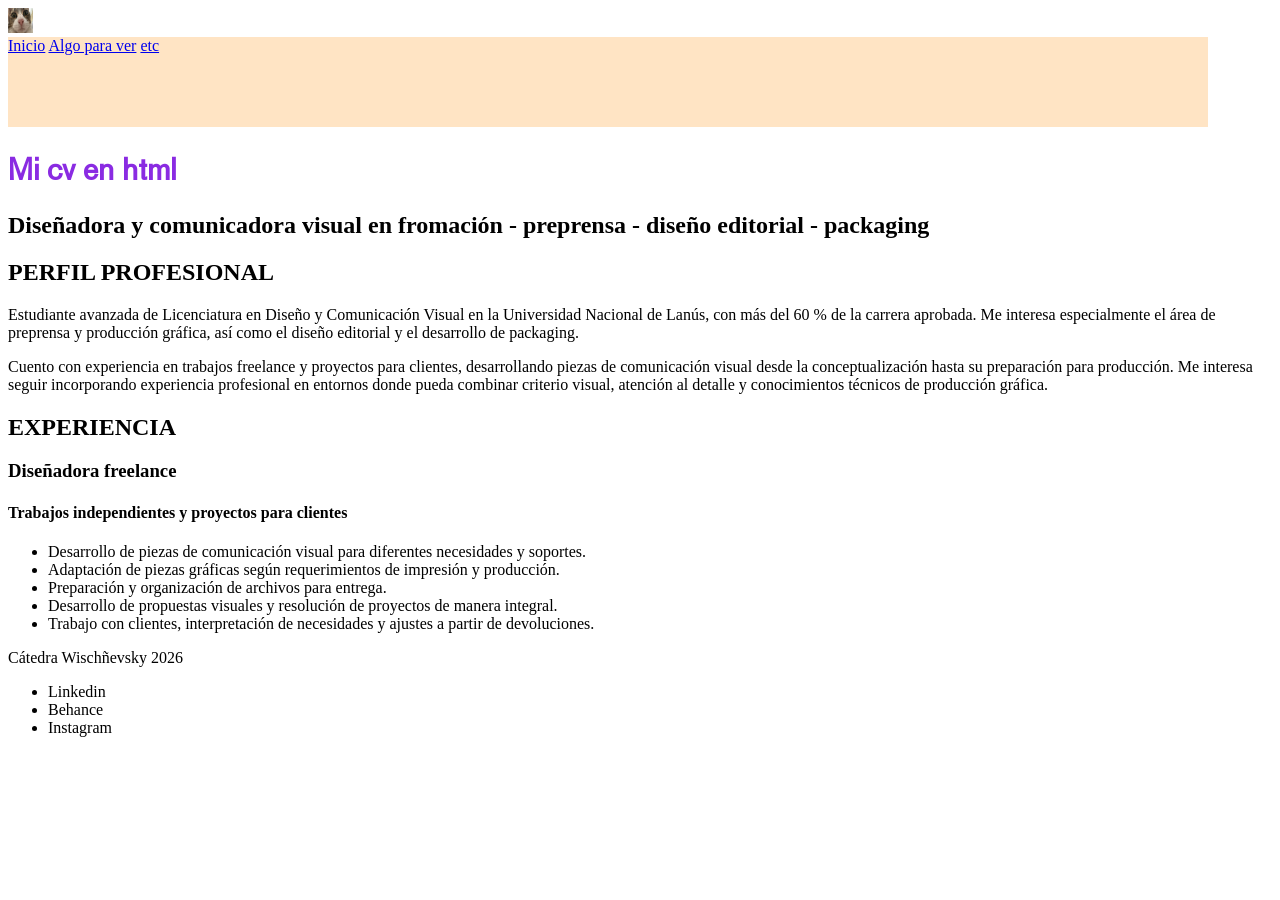
==== index.html @ d36dc46a "tp1-compu3" ====
<!DOCTYPE html>
<html>

<head>
    <meta charset="utf-8" />
    <title>Mi cv en html</title>
    <link href="tp_1.css" rel="stylesheet" type="text/css">
</head>

<body>
    <header>
        <img src="img/zara.jpg" alt="img de Zara " width="25" height="25" />
        <nav class="barra">
            <a href="#">Inicio</a>
            <a href="#">Algo para ver</a>
            <a href="#">etc</a>
        </nav>
    </header>
    <main>
        <section>
            <h1> Mi cv en html </h1>
            <h2> Diseñadora y comunicadora visual en fromación - preprensa - diseño editorial - packaging </h2>
        </section>
        <section>
            <h2>PERFIL PROFESIONAL</h2>
            <p>Estudiante avanzada de Licenciatura en Diseño y Comunicación Visual en la Universidad Nacional de Lanús,
                con más del 60 % de la carrera aprobada. Me interesa especialmente el área de preprensa y producción
                gráfica, así como el diseño editorial y el desarrollo de packaging.</p>
            <p>Cuento con experiencia en trabajos freelance y proyectos para clientes, desarrollando piezas de
                comunicación visual desde la conceptualización hasta su preparación para producción. Me interesa seguir
                incorporando experiencia profesional en entornos donde pueda combinar criterio visual, atención al
                detalle y conocimientos técnicos de producción gráfica.</p>
        </section>
        <section>
            <h2>EXPERIENCIA</h2>
            <h3>Diseñadora freelance</h3>
            <h4>Trabajos independientes y proyectos para clientes</h4>
            <ul>
                <li>Desarrollo de piezas de comunicación visual para diferentes necesidades y soportes.</li>
                <li>Adaptación de piezas gráficas según requerimientos de impresión y producción.</li>
                <li>Preparación y organización de archivos para entrega.</li>
                <li>Desarrollo de propuestas visuales y resolución de proyectos de manera integral.</li>
                <li>Trabajo con clientes, interpretación de necesidades y ajustes a partir de devoluciones.</li>
            </ul>
        </section>
    </main>
    <footer>
        <p>Cátedra Wischñevsky 2026</p>
        <ul>
            <li>Linkedin</li>
            <li>Behance</li>
            <li>Instagram</li>
        </ul>
    </footer>
</body>

</html>
---- tp_1.css ----
@charset "utf-8";
/*css document*/

@font-face {
    font-family: "Akz Gro";
    src: url(fuentes/AkzidenzGroteskBQ-Reg.ttf) format(truetype);
    font-weight: normal;
    font-style: normal;
}

h1 {
    font-family: 'Akz Gro', sans serif;
    color:blueviolet;
    font-size: 30px; 
}
.barra {
    width: 1200px;
    height: 90px;
    background-color: bisque;
}
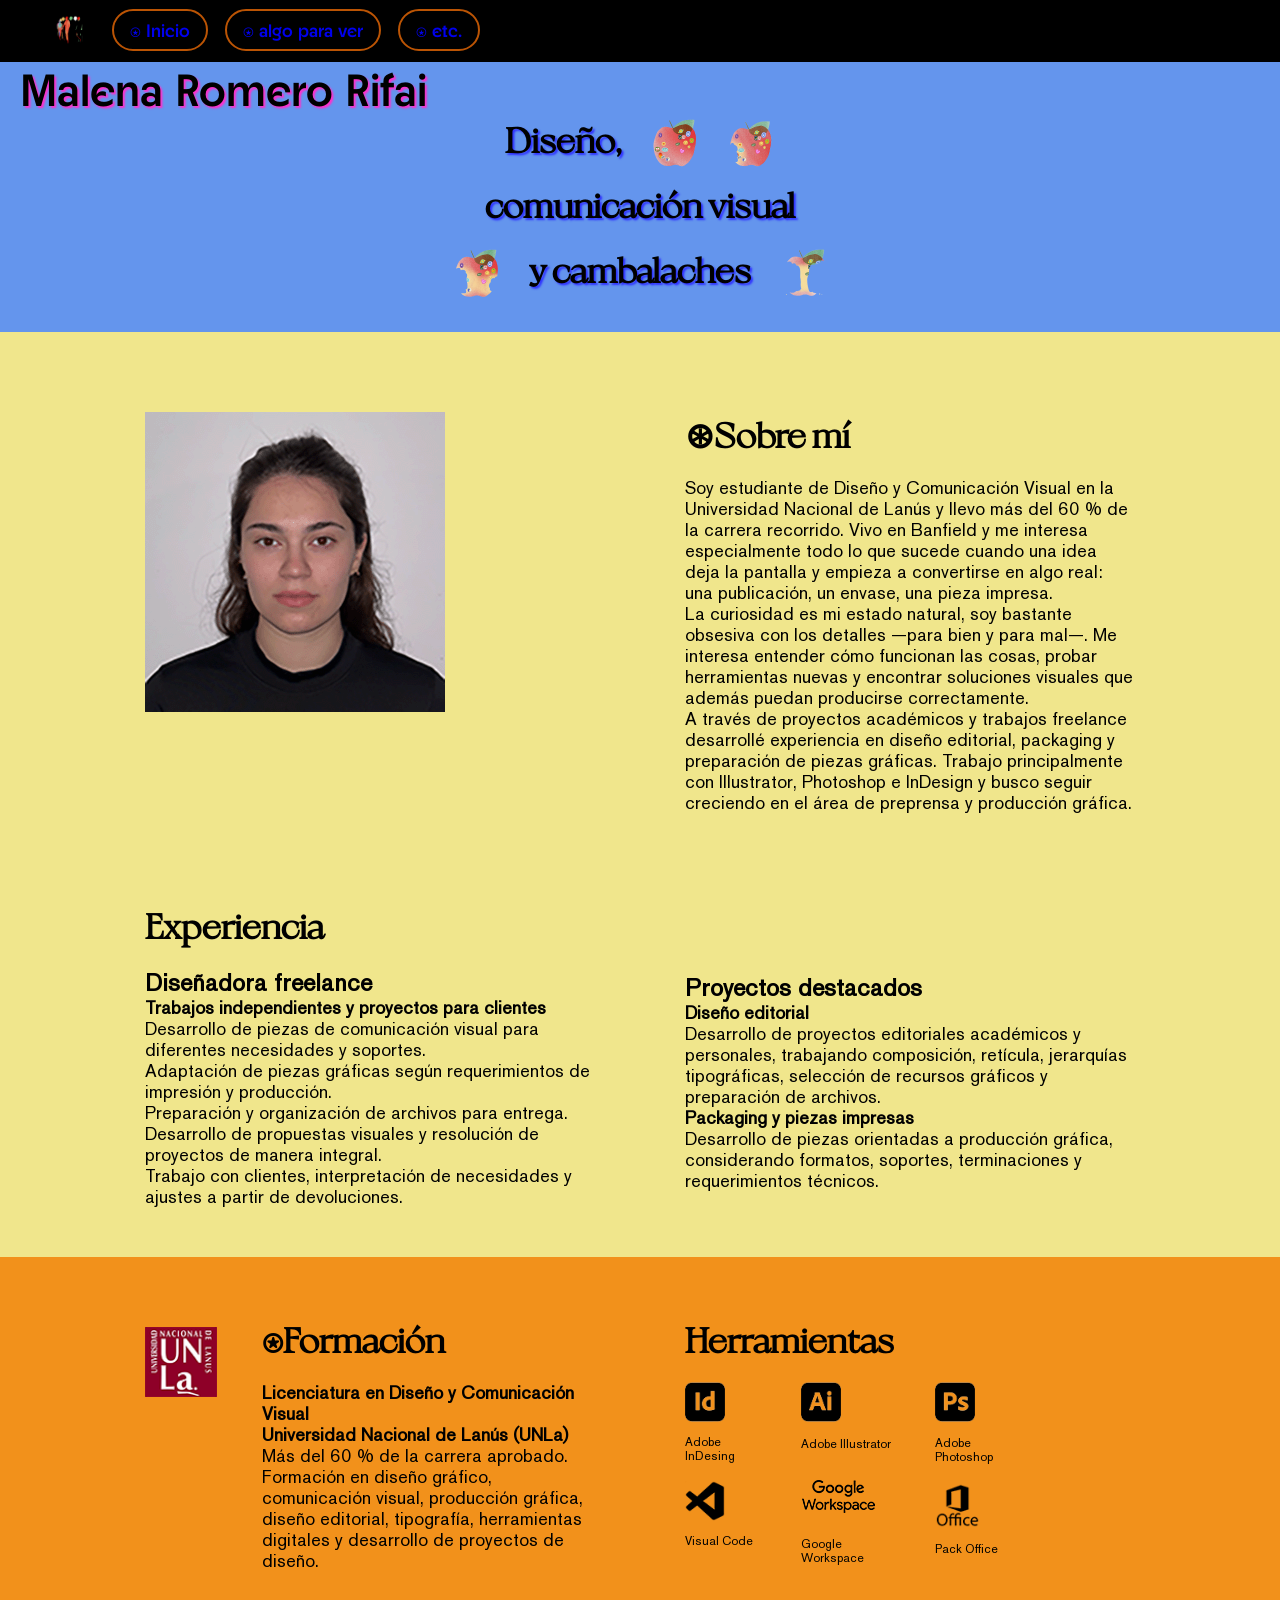
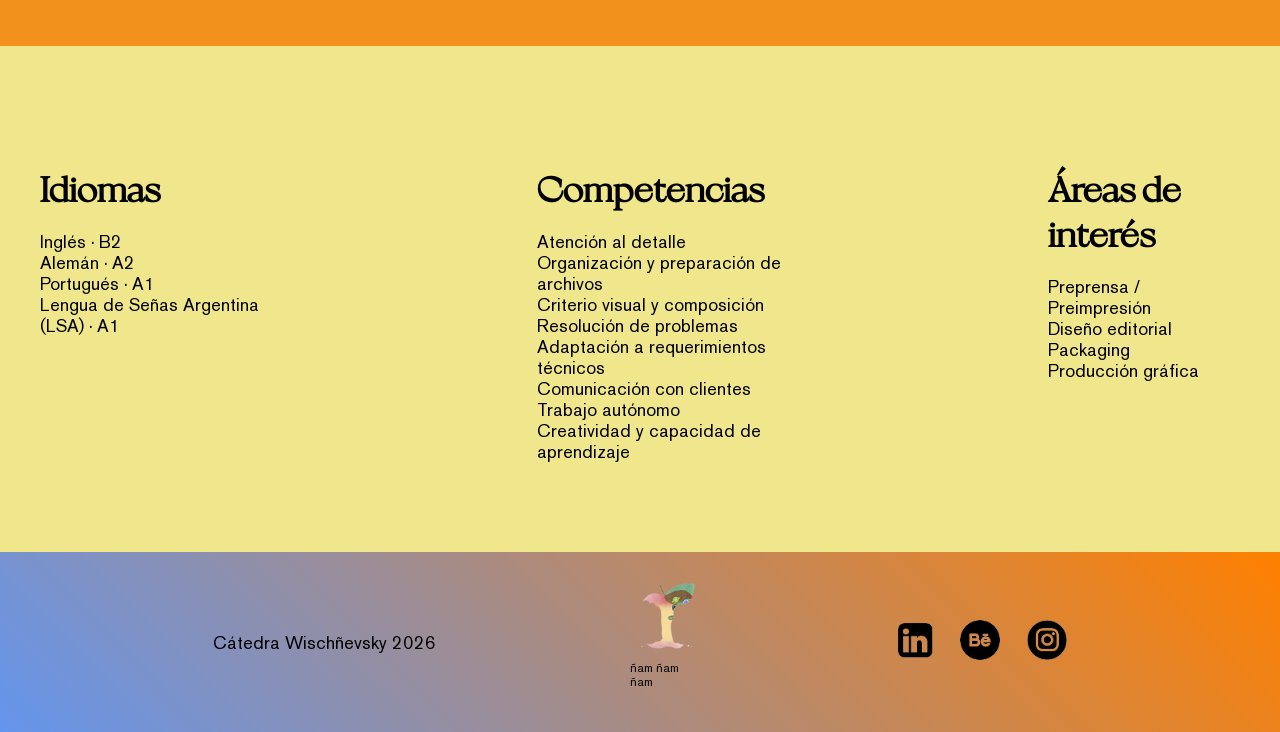
==== commit 43f8f320: "definitiva" ====
--- a/index.html
+++ b/index.html
@@ -3,53 +3,215 @@
 
 <head>
     <meta charset="utf-8" />
-    <title>Mi cv en html</title>
+    <title>Malena Romero Rifai</title>
     <link href="tp_1.css" rel="stylesheet" type="text/css">
+    <link rel="icon" type="image/x-icon" href="img/favicon-32x32.png">
 </head>
 
 <body>
-    <header>
-        <img src="img/zara.jpg" alt="img de Zara " width="25" height="25" />
+    <header class="botonera">
         <nav class="barra">
-            <a href="#">Inicio</a>
-            <a href="#">Algo para ver</a>
-            <a href="#">etc</a>
+            <img class="imagen-barra" src="img/_.gif" alt="gente de colores" width="25" height="25" />
+            <a href="#">⍟ Inicio</a>
+            <a href="#">⍟ algo para ver</a>
+            <a href="#">⍟ etc.</a>
         </nav>
     </header>
+
     <main>
-        <section>
-            <h1> Mi cv en html </h1>
-            <h2> Diseñadora y comunicadora visual en fromación - preprensa - diseño editorial - packaging </h2>
-        </section>
-        <section>
-            <h2>PERFIL PROFESIONAL</h2>
-            <p>Estudiante avanzada de Licenciatura en Diseño y Comunicación Visual en la Universidad Nacional de Lanús,
-                con más del 60 % de la carrera aprobada. Me interesa especialmente el área de preprensa y producción
-                gráfica, así como el diseño editorial y el desarrollo de packaging.</p>
-            <p>Cuento con experiencia en trabajos freelance y proyectos para clientes, desarrollando piezas de
-                comunicación visual desde la conceptualización hasta su preparación para producción. Me interesa seguir
-                incorporando experiencia profesional en entornos donde pueda combinar criterio visual, atención al
-                detalle y conocimientos técnicos de producción gráfica.</p>
-        </section>
-        <section>
-            <h2>EXPERIENCIA</h2>
-            <h3>Diseñadora freelance</h3>
-            <h4>Trabajos independientes y proyectos para clientes</h4>
-            <ul>
-                <li>Desarrollo de piezas de comunicación visual para diferentes necesidades y soportes.</li>
-                <li>Adaptación de piezas gráficas según requerimientos de impresión y producción.</li>
-                <li>Preparación y organización de archivos para entrega.</li>
-                <li>Desarrollo de propuestas visuales y resolución de proyectos de manera integral.</li>
-                <li>Trabajo con clientes, interpretación de necesidades y ajustes a partir de devoluciones.</li>
-            </ul>
-        </section>
+        <section class="titulos">
+            <div class="malena-rifai">
+                <h1> Malena Romero Rifai </h1>
+            </div>
+
+            <div class="composicion">
+                <h2> Diseño, </h2>
+                <img src="img/manzana-1.png" alt="manzana mordida" width="50" height="50" />
+                <img src="img/manzana-2.png" alt="manzana mordida" width="50" height="50" />
+            </div>
+
+            <div class="composicion">
+                <h2>comunicación visual</h2>
+            </div>
+
+            <div class="composicion">
+                <img src="img/manzana-3.png" alt="manzana mordida" width="50" height="50" />
+                <h2> y cambalaches</h2>
+                <img src="img/imagen-footer.png" alt="manzana mordida" width="50" height="50" />
+            </div>
+
+        </section>
+
+
+        <section class="seccion-1">
+            <div class="seccion-1-columna">
+                <img src="img/malena.gif" alt="Malena" />
+            </div>
+            <div class="seccion-1-columna">
+                <h2>⊛Sobre mí</h2>
+                <p>Soy estudiante de Diseño y Comunicación Visual en la Universidad Nacional de Lanús y llevo más del 60
+                    % de la carrera recorrido. Vivo en Banfield y me interesa especialmente todo lo que sucede cuando
+                    una
+                    idea deja la pantalla y empieza a convertirse en algo real: una publicación, un envase, una pieza
+                    impresa.
+                </p>
+                <p>La curiosidad es mi estado natural, soy bastante obsesiva con los detalles —para bien y para mal—. Me
+                    interesa entender cómo funcionan las cosas, probar herramientas nuevas y encontrar soluciones
+                    visuales
+                    que además puedan producirse correctamente.</p>
+                <p>A través de proyectos académicos y trabajos freelance desarrollé experiencia en diseño editorial,
+                    packaging y preparación de piezas gráficas. Trabajo principalmente con Illustrator, Photoshop e
+                    InDesign
+                    y busco seguir creciendo en el área de preprensa y producción gráfica.</p>
+            </div>
+        </section>
+
+
+        <section class="seccion-2">
+            <div class="seccion-2-columna">
+                <h2>Experiencia</h2>
+                <h3>Diseñadora freelance</h3>
+                <h4>Trabajos independientes y proyectos para clientes</h4>
+                <ul>
+                    <li>Desarrollo de piezas de comunicación visual para diferentes necesidades y soportes.</li>
+                    <li>Adaptación de piezas gráficas según requerimientos de impresión y producción.</li>
+                    <li>Preparación y organización de archivos para entrega.</li>
+                    <li>Desarrollo de propuestas visuales y resolución de proyectos de manera integral.</li>
+                    <li>Trabajo con clientes, interpretación de necesidades y ajustes a partir de devoluciones.</li>
+                </ul>
+            </div>
+
+            <div class="seccion-2-columna">
+                <h3 class="proyectos">Proyectos destacados</h3>
+                <h4>Diseño editorial</h4>
+                <p>Desarrollo de proyectos editoriales académicos y personales, trabajando composición, retícula,
+                    jerarquías
+                    tipográficas, selección de recursos gráficos y preparación de archivos.</p>
+                <h4>Packaging y piezas impresas</h4>
+                <p>Desarrollo de piezas orientadas a producción gráfica, considerando formatos, soportes, terminaciones
+                    y
+                    requerimientos técnicos.</p>
+            </div>
+        </section>
+
+
+        <section class="seccion-3">
+            <div class="unla">
+                <img src="img/unla.png" alt="UNLa" height="70" />
+                <div class="formacion">
+                <h2>⍟Formación</h2>
+                <h3>Licenciatura en Diseño y Comunicación Visual</h3>
+                <h3>Universidad Nacional de Lanús (UNLa)</h3>
+                <p>Más del 60 % de la carrera aprobado.
+                    Formación en diseño gráfico, comunicación visual, producción gráfica, diseño editorial, tipografía,
+                    herramientas digitales y desarrollo de proyectos de diseño.</p>
+                    </div>
+            </div>
+
+            <div class="seccion-3-columnas">
+                <h2>Herramientas</h2>
+                <ul class="listado-herramientas">
+                    <div>
+                        <li>
+                            <img src="img/id.png" alt="InDesing" width="40" height="40" />
+                        </li>
+                        <li class="descripcion">Adobe InDesing</li>
+                        <li>
+                            <img src="img/visual.png" alt="Visual Code" width="40" height="40" />
+                        </li>
+                        <li class="descripcion">Visual Code</li>
+                    </div>
+
+                    <div>
+                        <li>
+                            <img src="img/ai.png" alt="Illustrator" width="40" height="40" />
+                        </li>
+                        <li class="descripcion">Adobe Illustrator</li>
+                        <li>
+                            <img src="img/google.png" alt="Google Workspace" height="50" />
+                        </li>
+                        <li class="descripcion">Google Workspace</li>
+                    </div>
+
+                    <div>
+                        <li>
+                            <img src="img/ps.png" alt="Photoshop" width="40" height="40" />
+                        </li>
+                        <li class="descripcion">Adobe Photoshop </li>
+
+                        <li>
+                            <img src="img/officeng.png" alt=" Pack Office" width="45" height="45" />
+                        </li>
+                        <li class="descripcion">Pack Office</li>
+                    </div>
+                </ul>
+            </div>
+        </section>
+
+
+        <section class="seccion-4">
+            <div class="seccion-4-columnas">
+                <h2>Idiomas</h2>
+                <ul>
+                    <li>Inglés · B2</li>
+                    <li>Alemán · A2</li>
+                    <li>Portugués · A1</li>
+                    <li>Lengua de Señas Argentina (LSA) · A1</li>
+                </ul>
+            </div>
+
+            <div class="seccion-4-columnas">
+                <h2>Competencias</h2>
+                <ul>
+                    <li>Atención al detalle</li>
+                    <li>Organización y preparación de archivos</li>
+                    <li>Criterio visual y composición</li>
+                    <li>Resolución de problemas</li>
+                    <li>Adaptación a requerimientos técnicos</li>
+                    <li>Comunicación con clientes</li>
+                    <li>Trabajo autónomo</li>
+                    <li>Creatividad y capacidad de aprendizaje</li>
+                </ul>
+            </div>
+
+            <div class="seccion-4-columnas">
+                <h2>Áreas de interés</h2>
+                <ul>
+                    <li>Preprensa / Preimpresión</li>
+                    <li>Diseño editorial</li>
+                    <li>Packaging</li>
+                    <li>Producción gráfica</li>
+                </ul>
+            </div>
+
+        </section>
+
     </main>
+
     <footer>
         <p>Cátedra Wischñevsky 2026</p>
-        <ul>
-            <li>Linkedin</li>
-            <li>Behance</li>
-            <li>Instagram</li>
+        <div>
+            <img class="manzana-footer" src="img/imagen-footer.png" alt="manzana mordida" width="70" height="70" />
+            <li class="descripcion">ñam ñam ñam</li>
+        </div>
+
+        <ul class="apps">
+            <li>
+                <a href="#">
+                    <img class="linkedin" src="img/linkedin.png" alt="linkedin" width="35" height="35" />
+                </a> <!-- no tengo usuario, pero deje el espacio para agregar el link -->
+            </li>
+
+            <li>
+                <a href="#">
+                    <img class="behance" src="img/behance.png" alt="behance" width="40" height="40" />
+                </a>  <!-- no tengo usuario, pero deje el espacio para agregar el link -->
+            </li>
+            <li>
+                <a href="https://www.instagram.com/maleable.r?utm_source=ig_web_button_share_sheet&stkn=ZDNlZDc0MzIxNw==">
+                    <img class="instagram" src="img/instagram.png" alt="instagrama" width="40" height="40" />
+                </a>
+            </li>
         </ul>
     </footer>
 </body>
--- a/tp_1.css
+++ b/tp_1.css
@@ -1,6 +1,25 @@
 @charset "utf-8";
 /*css document*/
 
+
+* {
+    font-family: 'Akz Gro', sans serif;
+    text-align: start;
+    padding: 0%;
+    margin: 0%;
+    box-sizing: border-box;
+    list-style: none;
+    font-size: large;
+}
+
+.p {
+    font-family: 'Akz Gro', sans serif;
+    line-height: 1.7;
+    padding: 30px
+    min-width: 25vh;
+    max-width: 50vh;
+}
+/* TIPOS */
 @font-face {
     font-family: "Akz Gro";
     src: url(fuentes/AkzidenzGroteskBQ-Reg.ttf) format(truetype);
@@ -8,13 +27,272 @@
     font-style: normal;
 }
 
+@font-face {
+    font-family: "milanesa";
+    src: url(fuentes/milanesa-serif-regular.otf) format(truetype);
+    font-weight: normal;
+    font-style: normal;
+}
+
+@font-face {
+    font-family: "Neig";
+    src: url(fuentes/Neighbor-15.otf) format(truetype);
+    font-weight: bold;
+    font-style: normal;
+}
+
+@font-face {
+    font-family: "alegreya-semibold";
+    src: url(fuentes/Alegreya-SemiBold.ttf) format(truetype);
+    font-weight: bold;
+    font-style: normal;
+}
+
+@font-face {
+    font-family: "alegreya-regular";
+    src: url(fuentes/Alegreya-Regular.ttf) format(truetype);
+    font-weight: normal;
+    font-style: normal;
+}
+
+/* BARRA DE NAVEGACIÓN*/
+.botonera {
+    background-color: rgb(0, 0, 0);
+    display: flex;
+    justify-content: space-between;
+    align-items: center;
+    padding: 4px 40px 6px;
+    position: sticky;
+    top: 0;
+    z-index: 10;
+}
+
+.barra {
+    display: flex;
+    align-items: center;
+}
+
+.imagen-barra {
+    height: 30px;
+    width: 50px;
+}
+
+.barra {
+    max-width: 1500vh;
+    gap: 17px;
+    padding: 5px;
+}
+
+.barra a {
+    text-decoration: none;
+    border: 2.8px solid rgba(232, 104, 6, 0.808);
+    border-radius: 100px;
+    padding: 8px 16px;
+    font-family: 'Neig';
+}
+
+.barra a:hover {
+    background-color: rgb(205, 226, 84);
+    color: rgb(66, 34, 225);
+    box-shadow: 0 0 15px rgb(235, 120, 27);
+}
+/* BODY */
+body {
+    background-color: khaki;
+}
+
+.titulos {
+    background-color: cornflowerblue;
+    list-style-position: center;
+    padding-bottom: 20px;
+    margin-bottom: 30px;
+}
+
+.titulos {
+    color: darksalmon;
+    font-size: 35px;
+    text-shadow: 2px 2px 2px rgb(47, 50, 255);
+}
+
+.malena-rifai {
+    justify-content: left;
+    margin-left: 20px;
+}
+
+.composicion {
+    margin: 0 100px 0 100px;
+    display: flex;
+    justify-content: center;
+    list-style-position: center;
+    gap: 27px;
+    flex-direction: row;
+}
+
+
 h1 {
+    font-family: 'Neig', sans serif;
+    color: rgb(0, 0, 0);
+    font-size: 45px;
+    text-shadow: 2px 2px 2px rgb(255, 47, 203);
+}
+
+h2 {
     font-family: 'Akz Gro', sans serif;
-    color:blueviolet;
-    font-size: 30px; 
-}
-.barra {
-    width: 1200px;
-    height: 90px;
-    background-color: bisque;
+    color: black;
+    font-size: 35px;
+}
+
+/* Sección 1 */
+.seccion-1 {
+    display: flex;
+    flex-direction: row;
+    flex-wrap: nowrap;
+    justify-content: center; 
+    align-items: flex-start;
+    column-gap: 10vh; 
+    margin: 80px auto 40px auto;
+    padding-bottom: 10px;
+}
+
+.seccion-1-columna {
+
+    min-width: 25vh;
+    max-width: 50vh;
+    flex: 1;
+    h2 {
+        font-family: 'milanesa';
+    }
+}
+
+/* Sección 2 */
+.seccion-2 {
+    display: flex;
+    flex-direction: row;
+    flex-wrap: nowrap;
+    justify-content: center; 
+    column-gap: 10vh;       
+    align-items: flex-start;
+    margin: 80px auto 40px auto; 
+    padding-bottom: 10px;
+}
+.seccion-2-columna {
+    min-width: 25vh;
+    max-width: 50vh;
+    flex: 1;
+}
+
+.seccion-2 h2 {
+    font-family: 'milanesa';
+    margin-bottom: 10px;
+    padding-bottom: 10px;
+}
+
+.seccion-2 h3 {
+    font-size: x-large;
+}
+
+.proyectos{ 
+        padding-top: 70px;
+}
+/* Sección 3 */
+.seccion-3 {
+    background-color: rgb(242, 145, 27);
+    width: 100%;
+    display: flex;
+    justify-content: center;
+    align-items: flex-start;
+    padding: 60px 40px;
+    column-gap: 10vh; 
+}
+
+h2 {
+    font-family: 'milanesa';
+    margin-bottom: 10px;
+    padding-bottom: 10px;
+}
+
+.unla {
+    display: flex;
+    flex-direction: row;
+    align-items: flex-start;
+    flex: 1;
+    min-width: 25vh;
+    max-width: 50vh;
+    column-gap: 5vh; 
+}
+
+.unla img {
+    width: auto;
+    height: 70px;
+    object-fit: contain;
+    margin-top: 10px;
+}
+
+.formacion {
+    display: flex;
+    flex-direction: column;
+    align-items: flex-start;
+    flex: 1;
+}
+
+.seccion-3-columnas {
+    flex: 1; 
+    min-width: 25vh;
+    max-width: 50vh;
+}
+
+.listado-herramientas {
+    display: flex;
+    gap: 27px;
+    flex-direction: row;
+    padding-left: 0;
+}
+
+.descripcion {
+    font-size: 12px;
+    padding: 10% 10% 20% 0;
+}
+
+/* Sección 4 */
+.seccion-4 {
+    display: flex;
+    flex-direction: row;
+    flex-wrap: nowrap;
+    justify-content: center;
+    column-gap: 20vh;
+    margin: 80px auto 40px auto;
+    padding-bottom: 10px;
+}
+
+.seccion-4 {
+    h2 {
+        font-family: 'milanesa';
+        margin-bottom: 10px;
+        padding-bottom: 10px;
+    }
+}
+
+.seccion-4-columnas {
+    min-width: 25vh;
+    max-width: 50vh;
+    padding:40px
+}
+    
+
+/* FOOTER */
+footer {
+    background: linear-gradient(45deg, rgb(100, 149, 237), rgb(255, 128, 0));
+    display: flex;
+    align-items: center;
+    flex-wrap: wrap;
+    justify-content: space-evenly;
+    min-height: 20vh;
+    padding: 20px;
+}
+
+.apps {
+    display: flex;
+    align-items: center;
+    gap: 27px;
+    flex-direction: row;
 }
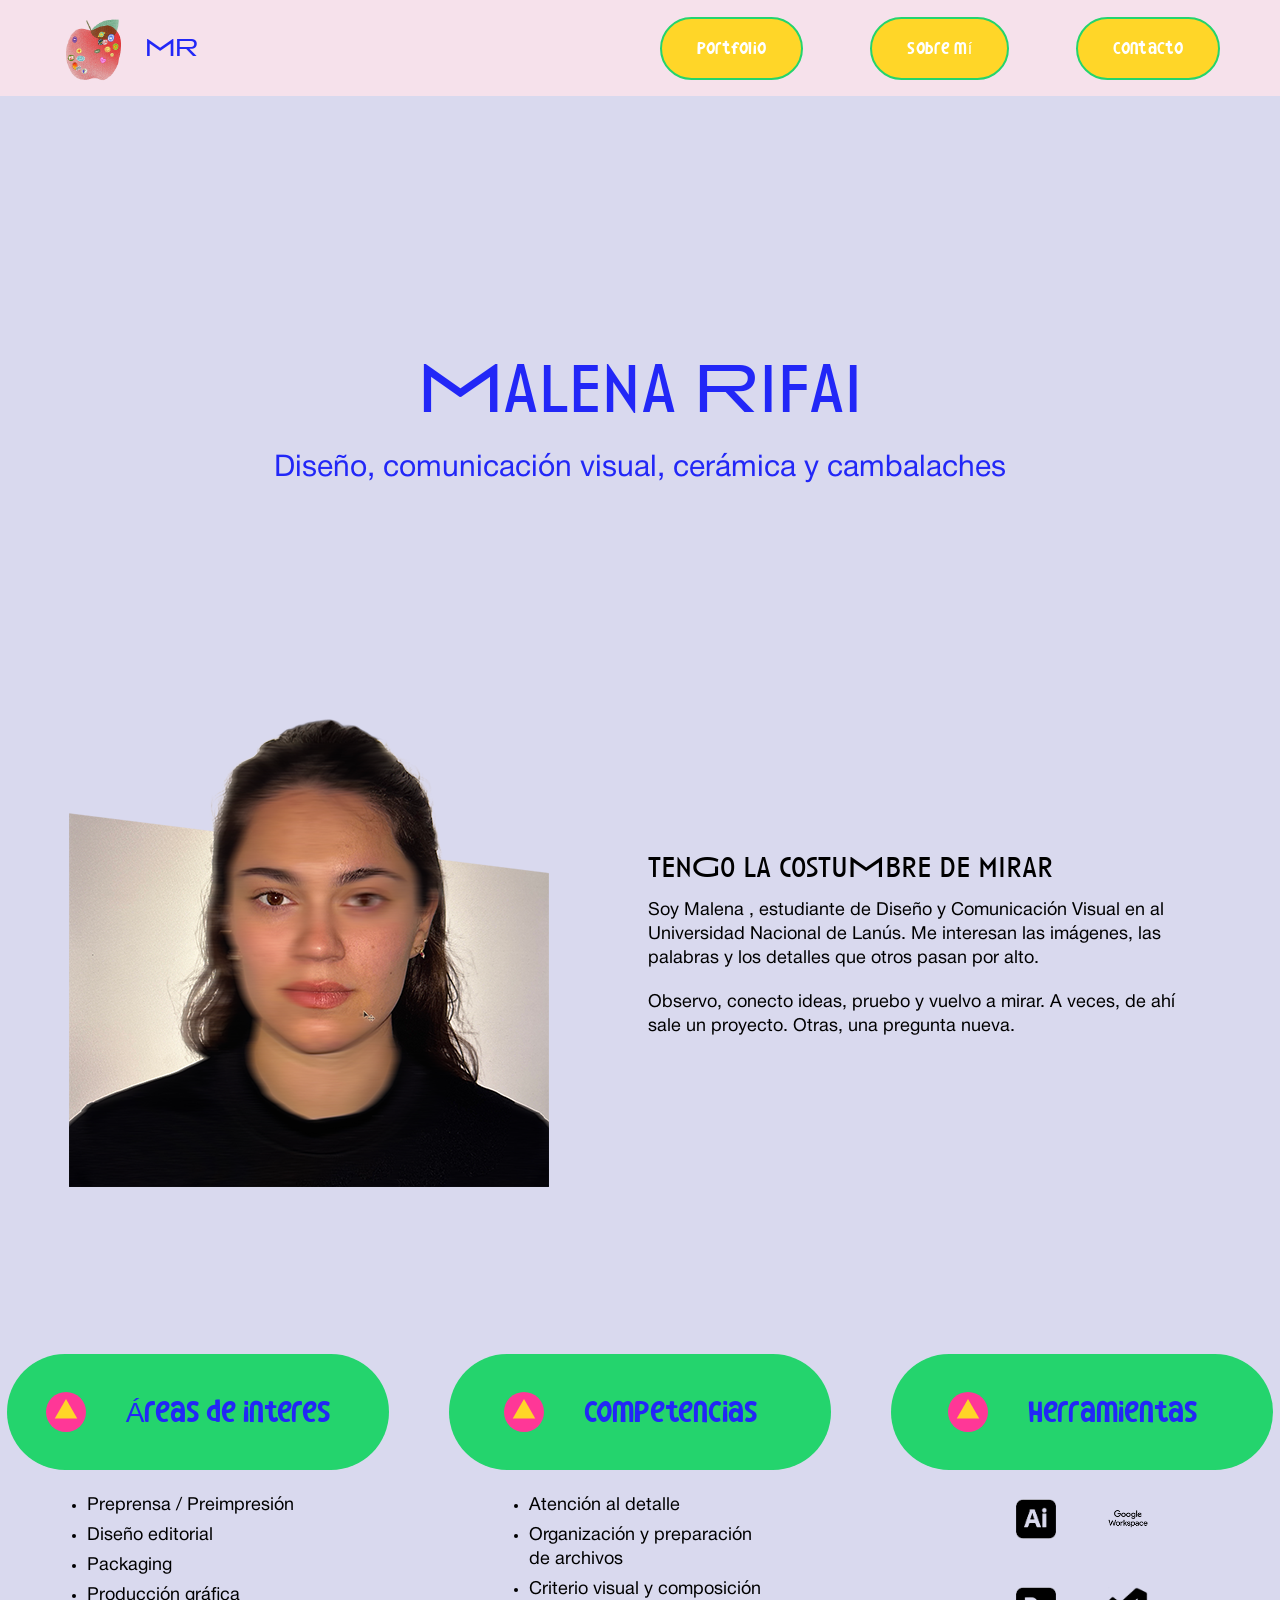
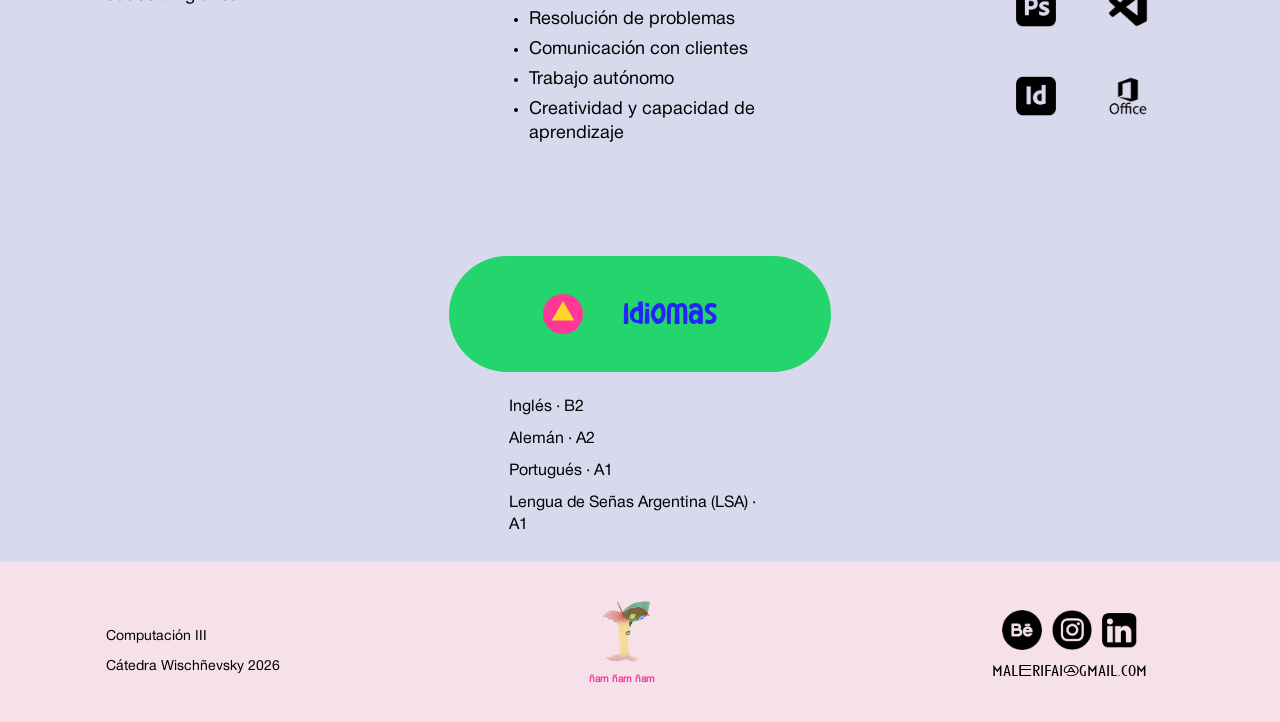
==== commit 92c1ecc1: "hola" ====
--- a/index.html
+++ b/index.html
@@ -3,180 +3,61 @@
 
 <head>
     <meta charset="utf-8" />
-    <title>Malena Romero Rifai</title>
-    <link href="tp_1.css" rel="stylesheet" type="text/css">
+    <title> Malena Rifai - Portfolio</title>
+    <link href="estilos.css" rel="stylesheet" type="text/css">
     <link rel="icon" type="image/x-icon" href="img/favicon-32x32.png">
 </head>
 
 <body>
     <header class="botonera">
         <nav class="barra">
-            <img class="imagen-barra" src="img/_.gif" alt="gente de colores" width="25" height="25" />
-            <a href="#">⍟ Inicio</a>
-            <a href="#">⍟ algo para ver</a>
-            <a href="#">⍟ etc.</a>
+            <img class="manzana-1" src="imagenes/manzana-1.png" alt="gente de colores" width="65" height="65" />
+            <p id="logo">MR</p>
+            <a href="#">Portfolio</a>
+            <a href="#">sobre mí</a>
+            <a href="#">Contacto</a>
         </nav>
     </header>
 
     <main>
         <section class="titulos">
             <div class="malena-rifai">
-                <h1> Malena Romero Rifai </h1>
+                <h1> Malena Rifai </h1>
+                <h2> Diseño, comunicación visual, cerámica y cambalaches</h2>
             </div>
-
-            <div class="composicion">
-                <h2> Diseño, </h2>
-                <img src="img/manzana-1.png" alt="manzana mordida" width="50" height="50" />
-                <img src="img/manzana-2.png" alt="manzana mordida" width="50" height="50" />
-            </div>
-
-            <div class="composicion">
-                <h2>comunicación visual</h2>
-            </div>
-
-            <div class="composicion">
-                <img src="img/manzana-3.png" alt="manzana mordida" width="50" height="50" />
-                <h2> y cambalaches</h2>
-                <img src="img/imagen-footer.png" alt="manzana mordida" width="50" height="50" />
-            </div>
-
         </section>
 
 
         <section class="seccion-1">
             <div class="seccion-1-columna">
-                <img src="img/malena.gif" alt="Malena" />
+                <img src="imagenes/foto-perfil.png" alt="Malena" />
             </div>
             <div class="seccion-1-columna">
-                <h2>⊛Sobre mí</h2>
-                <p>Soy estudiante de Diseño y Comunicación Visual en la Universidad Nacional de Lanús y llevo más del 60
-                    % de la carrera recorrido. Vivo en Banfield y me interesa especialmente todo lo que sucede cuando
-                    una
-                    idea deja la pantalla y empieza a convertirse en algo real: una publicación, un envase, una pieza
-                    impresa.
+                <h3>tenGo la costuMbre de mirar</h3>
+                <p>Soy Malena , estudiante de Diseño y Comunicación Visual en al Universidad Nacional de Lanús. Me
+                    interesan las imágenes, las palabras y los detalles que otros pasan por alto.
                 </p>
-                <p>La curiosidad es mi estado natural, soy bastante obsesiva con los detalles —para bien y para mal—. Me
-                    interesa entender cómo funcionan las cosas, probar herramientas nuevas y encontrar soluciones
-                    visuales
-                    que además puedan producirse correctamente.</p>
-                <p>A través de proyectos académicos y trabajos freelance desarrollé experiencia en diseño editorial,
-                    packaging y preparación de piezas gráficas. Trabajo principalmente con Illustrator, Photoshop e
-                    InDesign
-                    y busco seguir creciendo en el área de preprensa y producción gráfica.</p>
+                <p>Observo, conecto ideas, pruebo y vuelvo a mirar. A veces, de ahí sale un proyecto. Otras, una
+                    pregunta nueva.</p>
             </div>
         </section>
 
 
+        <!-- Sección 2: Áreas de interés, Competencias y Herramientas -->
         <section class="seccion-2">
-            <div class="seccion-2-columna">
-                <h2>Experiencia</h2>
-                <h3>Diseñadora freelance</h3>
-                <h4>Trabajos independientes y proyectos para clientes</h4>
-                <ul>
-                    <li>Desarrollo de piezas de comunicación visual para diferentes necesidades y soportes.</li>
-                    <li>Adaptación de piezas gráficas según requerimientos de impresión y producción.</li>
-                    <li>Preparación y organización de archivos para entrega.</li>
-                    <li>Desarrollo de propuestas visuales y resolución de proyectos de manera integral.</li>
-                    <li>Trabajo con clientes, interpretación de necesidades y ajustes a partir de devoluciones.</li>
-                </ul>
-            </div>
 
-            <div class="seccion-2-columna">
-                <h3 class="proyectos">Proyectos destacados</h3>
-                <h4>Diseño editorial</h4>
-                <p>Desarrollo de proyectos editoriales académicos y personales, trabajando composición, retícula,
-                    jerarquías
-                    tipográficas, selección de recursos gráficos y preparación de archivos.</p>
-                <h4>Packaging y piezas impresas</h4>
-                <p>Desarrollo de piezas orientadas a producción gráfica, considerando formatos, soportes, terminaciones
-                    y
-                    requerimientos técnicos.</p>
-            </div>
-        </section>
+            <!-- 1. Áreas de interés -->
+            <div class="card-acordeon area-de-interes">
+                <button class="pill-toggle" type="button">
+                    <svg class="icono-flecha" xmlns="http://www.w3.org/2000/svg" width="40" height="40"
+                        viewBox="0 0 40 40" fill="none">
+                        <circle cx="20" cy="20" r="20" transform="rotate(180 20 20)" fill="#FF3797" />
+                        <path d="M20 33L8.74167 13.5H31.2583L20 33Z" fill="#FFD527" />
+                    </svg>
+                    <span class="pill-titulo">Áreas de interes</span>
+                </button>
 
-
-        <section class="seccion-3">
-            <div class="unla">
-                <img src="img/unla.png" alt="UNLa" height="70" />
-                <div class="formacion">
-                <h2>⍟Formación</h2>
-                <h3>Licenciatura en Diseño y Comunicación Visual</h3>
-                <h3>Universidad Nacional de Lanús (UNLa)</h3>
-                <p>Más del 60 % de la carrera aprobado.
-                    Formación en diseño gráfico, comunicación visual, producción gráfica, diseño editorial, tipografía,
-                    herramientas digitales y desarrollo de proyectos de diseño.</p>
-                    </div>
-            </div>
-
-            <div class="seccion-3-columnas">
-                <h2>Herramientas</h2>
-                <ul class="listado-herramientas">
-                    <div>
-                        <li>
-                            <img src="img/id.png" alt="InDesing" width="40" height="40" />
-                        </li>
-                        <li class="descripcion">Adobe InDesing</li>
-                        <li>
-                            <img src="img/visual.png" alt="Visual Code" width="40" height="40" />
-                        </li>
-                        <li class="descripcion">Visual Code</li>
-                    </div>
-
-                    <div>
-                        <li>
-                            <img src="img/ai.png" alt="Illustrator" width="40" height="40" />
-                        </li>
-                        <li class="descripcion">Adobe Illustrator</li>
-                        <li>
-                            <img src="img/google.png" alt="Google Workspace" height="50" />
-                        </li>
-                        <li class="descripcion">Google Workspace</li>
-                    </div>
-
-                    <div>
-                        <li>
-                            <img src="img/ps.png" alt="Photoshop" width="40" height="40" />
-                        </li>
-                        <li class="descripcion">Adobe Photoshop </li>
-
-                        <li>
-                            <img src="img/officeng.png" alt=" Pack Office" width="45" height="45" />
-                        </li>
-                        <li class="descripcion">Pack Office</li>
-                    </div>
-                </ul>
-            </div>
-        </section>
-
-
-        <section class="seccion-4">
-            <div class="seccion-4-columnas">
-                <h2>Idiomas</h2>
-                <ul>
-                    <li>Inglés · B2</li>
-                    <li>Alemán · A2</li>
-                    <li>Portugués · A1</li>
-                    <li>Lengua de Señas Argentina (LSA) · A1</li>
-                </ul>
-            </div>
-
-            <div class="seccion-4-columnas">
-                <h2>Competencias</h2>
-                <ul>
-                    <li>Atención al detalle</li>
-                    <li>Organización y preparación de archivos</li>
-                    <li>Criterio visual y composición</li>
-                    <li>Resolución de problemas</li>
-                    <li>Adaptación a requerimientos técnicos</li>
-                    <li>Comunicación con clientes</li>
-                    <li>Trabajo autónomo</li>
-                    <li>Creatividad y capacidad de aprendizaje</li>
-                </ul>
-            </div>
-
-            <div class="seccion-4-columnas">
-                <h2>Áreas de interés</h2>
-                <ul>
+                <ul class="lista-desplegada">
                     <li>Preprensa / Preimpresión</li>
                     <li>Diseño editorial</li>
                     <li>Packaging</li>
@@ -184,36 +65,128 @@
                 </ul>
             </div>
 
+            <!-- 2. Competencias -->
+            <div class="card-acordeon competencias">
+                <button class="pill-toggle" type="button">
+                    <svg class="icono-flecha" xmlns="http://www.w3.org/2000/svg" width="40" height="40"
+                        viewBox="0 0 40 40" fill="none">
+                        <circle cx="20" cy="20" r="20" transform="rotate(180 20 20)" fill="#FF3797" />
+                        <path d="M20 33L8.74167 13.5H31.2583L20 33Z" fill="#FFD527" />
+                    </svg>
+                    <span class="pill-titulo">competencias</span>
+                </button>
+
+                <ul class="lista-desplegada">
+                    <li>Atención al detalle</li>
+                    <li>Organización y preparación de archivos</li>
+                    <li>Criterio visual y composición</li>
+                    <li>Resolución de problemas</li>
+                    <li>Comunicación con clientes</li>
+                    <li>Trabajo autónomo</li>
+                    <li>Creatividad y capacidad de aprendizaje</li>
+                </ul>
+            </div>
+
+            <!-- 3. Herramientas -->
+            <div class="card-acordeon herramientas">
+                <button class="pill-toggle" type="button">
+                    <svg class="icono-flecha" xmlns="http://www.w3.org/2000/svg" width="40" height="40"
+                        viewBox="0 0 40 40" fill="none">
+                        <circle cx="20" cy="20" r="20" transform="rotate(180 20 20)" fill="#FF3797" />
+                        <path d="M20 33L8.74167 13.5H31.2583L20 33Z" fill="#FFD527" />
+                    </svg>
+                    <span class="pill-titulo">Herramientas</span>
+                </button>
+
+                <ul class="grilla-herramientas">
+                    <li><img src="img/ai.png" alt="Illustrator" width="40" height="40"></li>
+                    <li><img src="img/google.png" alt="Google Workspace" width="40" height="40"></li>
+                    <li><img src="img/ps.png" alt="Photoshop" width="40" height="40"></li>
+                    <li><img src="img/visual.png" alt="Visual Studio Code" width="40" height="40"></li>
+                    <li><img src="img/id.png" alt="InDesign" width="40" height="40"></li>
+                    <li><img src="img/officeng.png" alt="Office" width="40" height="40"></li>
+                </ul>
+            </div>
+
         </section>
+        <!-- 4. Idiomas -->
+        <div class="card-acordeon idiomas">
+            <button class="pill-toggle" type="button">
+                <svg class="icono-flecha" xmlns="http://www.w3.org/2000/svg" width="40" height="40" viewBox="0 0 40 40"
+                    fill="none">
+                    <circle cx="20" cy="20" r="20" transform="rotate(180 20 20)" fill="#FF3797" />
+                    <path d="M20 33L8.74167 13.5H31.2583L20 33Z" fill="#FFD527" />
+                </svg>
+                <span class="pill-titulo">Idiomas</span>
+            </button>
 
+            <ul class="lista-desplegada listado-idiomas">
+                <li>Inglés · B2</li>
+                <li>Alemán · A2</li>
+                <li>Portugués · A1</li>
+                <li>Lengua de Señas Argentina
+                    (LSA) · A1</li>
+            </ul>
+        </div>
+
+        </section>
     </main>
 
-    <footer>
-        <p>Cátedra Wischñevsky 2026</p>
-        <div>
-            <img class="manzana-footer" src="img/imagen-footer.png" alt="manzana mordida" width="70" height="70" />
-            <li class="descripcion">ñam ñam ñam</li>
+    <footer class="footer">
+        <!-- 1. Bloque Cátedra -->
+        <div class="catedra">
+            <p>Computación III</p>
+            <p>Cátedra Wischñevsky 2026</p>
         </div>
 
-        <ul class="apps">
-            <li>
-                <a href="#">
-                    <img class="linkedin" src="img/linkedin.png" alt="linkedin" width="35" height="35" />
-                </a> <!-- no tengo usuario, pero deje el espacio para agregar el link -->
-            </li>
+        <!-- 2. Bloque Central: Manzana -->
+        <div class="imagen-footer">
+            <img class="manzana-footer" src="img/imagen-footer.png" alt="manzana mordida" width="65" height="65">
+            <p class="texto-manzana">ñam ñam ñam</p>
+        </div>
 
-            <li>
-                <a href="#">
-                    <img class="behance" src="img/behance.png" alt="behance" width="40" height="40" />
-                </a>  <!-- no tengo usuario, pero deje el espacio para agregar el link -->
-            </li>
-            <li>
-                <a href="https://www.instagram.com/maleable.r?utm_source=ig_web_button_share_sheet&stkn=ZDNlZDc0MzIxNw==">
-                    <img class="instagram" src="img/instagram.png" alt="instagrama" width="40" height="40" />
-                </a>
-            </li>
-        </ul>
+        <!-- 3. Bloque Derecho: Redes + Correo -->
+        <div class="contacto-redes">
+            <ul class="redes">
+                <li>
+                    <a href="#" target="_blank" rel="noopener noreferrer">
+                        <img class="icono-red" src="img/behance.png" alt="Behance" width="40" height="40">
+                    </a>
+                </li>
+                <li>
+                    <a href="https://www.instagram.com/maleable.r?utm_source=ig_web_button_share_sheet&stkn=ZDNlZDc0MzIxNw=="
+                        target="_blank" rel="noopener noreferrer">
+                        <img class="icono-red" src="img/instagram.png" alt="Instagram" width="40" height="40">
+                    </a>
+                </li>
+                <li>
+                    <a href="#" target="_blank" rel="noopener noreferrer">
+                        <img class="icono-red" src="img/linkedin.png" alt="LinkedIn" width="35" height="35">
+                    </a>
+                </li>
+            </ul>
+
+            <p class="email-footer">malErifai@gmail.com</p>
+        </div>
     </footer>
+    <a href="#top" id="volver-top">
+        <svg viewBox="0 0 350.81 350.81">
+            <circle id="circulito" cx="175.4" cy="175.4" r="175.4" />
+            <path id="flechita"
+                d="M189.74,56.27l69.85,69.84c7.85,7.85,7.85,20.59,0,28.44-7.85,7.85-20.59,7.85-28.43,0l-36.88-36.88v163.63c0,10.53-8.61,19.14-19.14,19.14h0c-10.53,0-19.14-8.61-19.14-19.14V118.46s-36.35,36.34-36.35,36.34c-7.85,7.85-20.58,7.85-28.43,0-3.92-3.92-5.89-9.07-5.89-14.22,0-5.14,1.97-10.29,5.89-14.22l70.1-70.1c7.85-7.85,20.58-7.85,28.43,0h0Z" />
+        </svg>
+    </a>
+    <script>
+        const boton = document.getElementById("volver-top");
+        window.addEventListener("scroll", function () {
+            if (window.scrollY > 1080) {
+                boton.classList.add("visible");
+            }
+            else {
+                boton.classList.remove("visible");
+            }
+        });
+    </script>
 </body>
 
 </html>
--- a/estilos.css
+++ b/estilos.css
@@ -0,0 +1,626 @@
+@charset "utf-8";
+/* CSS Document */
+
+/* =======================================================
+   1. RESET GENERAL Y FUENTES (@font-face)
+   ======================================================= */
+
+* {
+    font-family: 'helvetica', sans-serif;
+    text-align: start;
+    padding: 0;
+    margin: 0;
+    box-sizing: border-box;
+}
+
+p {
+    line-height: 1.7;
+    margin: 0;
+}
+
+/* Declaración de fuentes personalizadas */
+@font-face {
+    font-family: "helvetica";
+    src: url("fuentes/helvetica-neue-5/HelveticaNeueRoman.otf") format("truetype");
+    font-weight: normal;
+    font-style: normal;
+}
+
+@font-face {
+    font-family: "anisete";
+    src: url("fuentes/Anisette\ Regular.ttf") format("truetype");
+    font-weight: normal;
+    font-style: normal;
+}
+
+@font-face {
+    font-family: "ohg";
+    src: url("fuentes/ohgumi-playful-display-trio-style-font/OhgumiRegular-q2rv0-BF6acc55d930b13.ttf") format("truetype");
+    font-weight: bold;
+    font-style: normal;
+}
+
+/* Variables de color globales */
+:root {
+    --rosa-pop-chill: #f6e1eb;
+    --rosa-pop: #ff3898;
+    --amarillazo: #ffd628;
+    --verde: #24d46d;
+    --azul: #2227f7;
+    --texto-oscuro: #000000;
+}
+
+/* =======================================================
+   2. ESTRUCTURA BASE Y NAVEGACIÓN
+   ======================================================= */
+
+body {
+    background: linear-gradient(0deg, var(--fondo-azul, #D9D9EE) 0%, var(--fondo-azul, #D9D9EE) 100%), var(--fondo, rgba(231, 231, 231, 0.20));
+    min-height: 100vh;
+    display: flex;
+    flex-direction: column;
+}
+
+/* Header / Botonera general */
+.botonera {
+    width: 100%;
+    height: 96px;
+    background-color: var(--rosa-pop-chill);
+    display: flex;
+    align-items: center;
+}
+
+/* Barra de navegación interna */
+.barra {
+    width: 100%;
+    max-width: 1920px;
+    height: 100%;
+    margin: 0 auto;
+    padding: 0 60px;
+    display: flex;
+    align-items: center;
+}
+
+/* Imagen de la manzana en navbar */
+.manzana-1 {
+    width: 65px;
+    height: 65px;
+    object-fit: contain;
+    display: block;
+}
+
+/* Texto del logo */
+#logo {
+    font-family: 'anisete', sans-serif;
+    font-size: 25px;
+    color: var(--azul);
+    margin-left: 20px;
+    margin-right: auto;
+}
+
+/* Enlaces estilo pastilla en navbar */
+.barra a {
+    display: inline-flex;
+    justify-content: center;
+    align-items: center;
+    height: 63px;
+    padding: 0 35px;
+    margin-left: 67px;
+    background-color: var(--amarillazo);
+    border: 2px solid var(--verde);
+    border-radius: 9999px;
+    text-decoration: none;
+    color: #ffffff;
+    font-size: 16px;
+    font-family: 'ohg', sans-serif;
+    letter-spacing: 0.02em;
+    transition: transform 0.15s ease, opacity 0.15s ease;
+}
+
+.barra a:hover {
+    transform: translateY(-2px);
+    opacity: 0.9;
+}
+
+/* =======================================================
+   3. HERO: MALENA RIFAI
+   ======================================================= */
+
+.titulos {
+    width: 100%;
+    display: flex;
+    justify-content: center;
+}
+
+.malena-rifai {
+    display: flex;
+    flex-direction: column;
+    justify-content: center;
+    align-items: center;
+    width: 100%;
+    max-width: 1920px;
+    height: 477px;
+    padding: 186px 20px 49px;
+    gap: 10px;
+    text-align: center;
+    box-sizing: border-box;
+}
+
+.malena-rifai h1 {
+    font-family: 'anisete', sans-serif;
+    font-size: 70px;
+    font-weight: 400;
+    line-height: 70px;
+    color: var(--azul);
+    margin: 0;
+}
+
+.malena-rifai h2 {
+    font-family: 'helvetica', sans-serif;
+    font-size: 30px;
+    font-weight: 400;
+    line-height: 70px;
+    color: var(--azul);
+    margin: 0;
+}
+
+/* =======================================================
+   4. CONTENEDOR PRINCIPAL (MAIN)
+   ======================================================= */
+
+main {
+    display: flex;
+    width: 100%;
+    max-width: 1568px;
+    height: auto;
+    margin: 0 auto;
+    padding: 26px 17px;
+    flex-direction: column;
+    justify-content: flex-start;
+    align-items: center;
+    gap: 68px;
+    box-sizing: border-box;
+}
+
+/* =======================================================
+   5. SECCIÓN 1 (PERFIL)
+   ======================================================= */
+
+.seccion-1 {
+    display: flex;
+    justify-content: center;
+    align-items: center;
+    gap: 99px;
+    width: 100%;
+    max-width: 1213px;
+    margin: 0 auto;
+    padding: 40px;
+    box-sizing: border-box;
+}
+
+.seccion-1-columna:first-child {
+    flex-shrink: 0;
+    display: flex;
+    align-items: center;
+    justify-content: center;
+}
+
+.seccion-1-columna img {
+    width: 480px;
+    height: 480px;
+    aspect-ratio: 1 / 1;
+    object-fit: cover;
+    display: block;
+}
+
+.seccion-1-columna:last-child {
+    width: 563px;
+    flex-shrink: 0;
+    display: flex;
+    flex-direction: column;
+    gap: 20px;
+    color: #000000;
+}
+
+.seccion-1-columna h3 {
+    font-family: 'anisete', sans-serif;
+    font-size: 30px;
+    line-height: 23px;
+    font-weight: 400;
+    color: #000000;
+    margin: 0;
+}
+
+.seccion-1-columna p {
+    font-family: 'helvetica', sans-serif;
+    font-size: 18px;
+    line-height: 24px;
+    font-weight: 400;
+    color: #000000;
+    margin: 0;
+}
+
+/* =======================================================
+   6. TIPOGRAFÍAS DE COMPONENTES (SPAN = OHG, LI = HELVETICA)
+   ======================================================= */
+
+span,
+.card-acordeon span,
+.pill-titulo,
+.listado-idiomas span,
+.listado-idiomas .nivel {
+    font-family: 'ohg', sans-serif;
+}
+
+li,
+.lista-desplegada li,
+.listado-idiomas li {
+    font-family: 'helvetica', 'Helvetica Neue', Arial, sans-serif;
+}
+
+/* =======================================================
+   7. SECCIÓN 2: ACORDEONES (ÁREAS, COMPETENCIAS, HERRAMIENTAS, IDIOMAS)
+   ======================================================= */
+
+.seccion-2 {
+    display: flex;
+    justify-content: center;
+    align-items: flex-start;
+    width: 100%;
+    max-width: 1358px;
+    margin: 59px auto 42px;
+    padding: 0 40px;
+    gap: 60px;
+    box-sizing: border-box;
+}
+
+.card-acordeon {
+    display: flex;
+    flex-direction: column;
+    align-items: center;
+    gap: 24px;
+    box-sizing: border-box;
+}
+
+/* Pastillas verdes fijadas en 382px x 116px */
+.pill-toggle {
+    display: inline-flex;
+    justify-content: center;
+    align-items: center;
+    width: 382px;
+    height: 116px;
+    flex-shrink: 0;
+    padding: 16px 20px 16px 0;
+    gap: 40px;
+    background-color: var(--verde);
+    border-radius: 58px;
+    border: none;
+    cursor: pointer;
+    box-sizing: border-box;
+    text-decoration: none;
+    transition: transform 0.15s ease, filter 0.15s ease;
+}
+
+.pill-toggle:hover {
+    transform: translateY(-2px);
+    filter: brightness(0.96);
+}
+
+.icono-flecha {
+    width: 40px;
+    height: 40px;
+    flex-shrink: 0;
+    display: block;
+    transform: rotate(-180deg);
+}
+
+.pill-titulo {
+    font-size: 28px;
+    font-weight: 400;
+    line-height: 70px;
+    color: var(--azul);
+    white-space: nowrap;
+}
+
+/* Listas desplegadas (Áreas de interés y Competencias) */
+.lista-desplegada {
+    list-style-type: disc;
+    list-style-position: outside;
+    width: 262px;
+    margin: 0 auto;
+    padding-left: 1.25rem;
+    display: flex;
+    flex-direction: column;
+    align-items: flex-start;
+    gap: 6px;
+    box-sizing: border-box;
+}
+
+.lista-desplegada li {
+    width: 100%;
+    font-size: 18px;
+    font-weight: 400;
+    line-height: 24px;
+    color: var(--texto-oscuro);
+    text-align: left;
+}
+
+/* Grilla de Herramientas (3 filas x 2 columnas de íconos) */
+.grilla-herramientas {
+    display: grid;
+    width: 148.5px;
+    height: 227px;
+    row-gap: 38px;
+    column-gap: 36px;
+    grid-template-rows: repeat(3, minmax(0, 1fr));
+    grid-template-columns: repeat(2, minmax(0, 1fr));
+    grid-auto-flow: row;
+    list-style: none;
+    padding: 0;
+    margin: 0;
+    box-sizing: border-box;
+}
+
+.grilla-herramientas li {
+    display: flex;
+    justify-content: center;
+    align-items: center;
+}
+
+.grilla-herramientas img {
+    display: block;
+    object-fit: contain;
+}
+
+/* Lista de Idiomas */
+.listado-idiomas {
+    width: 262px;
+    margin: 0 auto;
+    padding: 0;
+    list-style: none;
+    display: flex;
+    flex-direction: column;
+    gap: 10px;
+    box-sizing: border-box;
+}
+
+.listado-idiomas li {
+    display: flex;
+    justify-content: space-between;
+    align-items: center;
+    width: 100%;
+    font-size: 16px;
+    line-height: 22px;
+    color: var(--texto-oscuro, #000000);
+}
+
+.listado-idiomas .nivel {
+    font-weight: 700;
+    color: var(--azul, #2227F3);
+    margin-left: 12px;
+}
+
+/* =======================================================
+   8. FOOTER
+   ======================================================= */
+
+.footer {
+    background-color: var(--rosa-pop-chill);
+    display: flex;
+    justify-content: space-between;
+    align-items: center;
+    width: 100%;
+    max-width: 1920px;
+    min-height: 160px;
+    height: auto;
+    margin: 0 auto;
+    padding: 34px 96px 25px;
+    gap: 40px;
+    box-sizing: border-box;
+    clear: both;
+}
+
+/* Bloque 1: Cátedra */
+.catedra {
+    display: flex;
+    flex-direction: column;
+    justify-content: center;
+    align-items: flex-start;
+    padding: 10px 10px 0 10px;
+    gap: 6px;
+    flex-shrink: 0;
+    box-sizing: border-box;
+}
+
+.catedra p {
+    margin: 0;
+    font-family: 'helvetica', sans-serif;
+    font-size: 14px;
+    color: var(--texto-oscuro, #000000);
+}
+
+/* Bloque 2: Manzana central */
+.imagen-footer {
+    display: flex;
+    flex-direction: column;
+    align-items: center;
+    gap: 2px;
+    width: 88px;
+    flex-shrink: 0;
+}
+
+.manzana-footer {
+    width: 65px;
+    height: 65px;
+    aspect-ratio: 1 / 1;
+    object-fit: contain;
+    display: block;
+}
+
+.texto-manzana {
+    margin: 0;
+    color: var(--rosa-pop, #FF3797);
+    font-family: 'helvetica', sans-serif;
+    font-size: 10px;
+    font-weight: 700;
+    line-height: 30px;
+    text-align: center;
+}
+
+/* Bloque 3: Redes y contacto */
+.contacto-redes {
+    display: flex;
+    flex-direction: column;
+    align-items: center;
+    justify-content: center;
+    width: 230px;
+    gap: 10px;
+    flex-shrink: 0;
+    box-sizing: border-box;
+}
+
+.redes {
+    display: flex;
+    align-items: center;
+    justify-content: center;
+    gap: 10px;
+    list-style: none;
+    padding: 0;
+    margin: 0;
+    width: 100%;
+}
+
+.redes li {
+    display: flex;
+    align-items: center;
+    justify-content: center;
+}
+
+.redes a {
+    display: flex;
+    align-items: center;
+    justify-content: center;
+    text-decoration: none;
+}
+
+.icono-red {
+    display: block;
+    object-fit: contain;
+}
+
+.email-footer {
+    margin: 0;
+    color: #000000;
+    text-align: center;
+    font-family: 'anisete', sans-serif;
+    font-size: 16px;
+    font-weight: 400;
+    line-height: 23px;
+    align-self: stretch;
+}
+
+
+/* GALERÍA */
+.gallery-container {
+    display: flex;
+    gap: 20px;
+    max-width: 1000px;
+    margin: 40px auto;
+    font-family: sans-serif;
+}
+
+/* Tarjeta individual */
+.gallery-item {
+    position: relative;
+    overflow: hidden;
+    border-radius: 12px;
+    box-shadow: 0 4px 15px rgba(0, 0, 0, 0.1);
+    cursor: pointer;
+}
+
+/* Imagen */
+.gallery-item img {
+    width: 100%;
+    height: 350px;
+    object-fit: cover;
+    display: block;
+    transition: transform 0.5s ease;
+}
+
+.gallery-overlay {
+    position: absolute;
+    bottom: 0;
+    left: 0;
+    width: 100%;
+    height: 35%;
+    background: rgba(0, 0, 0, 0.75);
+    /* Fondo oscuro semitransparente */
+    backdrop-filter: blur(5px);
+    /* Efecto vidrio esmerilado */
+    color: white;
+    padding: 20px;
+    box-sizing: border-box;
+
+    /* Lo movemos hacia abajo para ocultarlo inicialmente */
+    transform: translateY(100%);
+    transition: transform 0.3s ease-in-out;
+
+    display: flex;
+    flex-direction: column;
+    justify-content: center;
+}
+
+.gallery-overlay h3 {
+    margin: 0 0 5px 0;
+    font-size: 1.1rem;
+}
+
+.gallery-overlay p {
+    margin: 0;
+    font-size: 0.9rem;
+    color: #ddd;
+}
+
+/* EFECTO HOVER */
+.gallery-item:hover .gallery-overlay {
+    transform: translateY(0);
+}
+
+.gallery-item:hover img {
+    transform: scale(1.05);
+}
+
+/* VOLVER */
+
+#volver-top {
+    position: fixed;
+    bottom: 70px;
+    right: 70px;
+    z-index: 999;
+    opacity: 0;
+    pointer-events: none;
+    transition: 0.3s;
+    width: 60px;
+    height: 60px;
+}
+
+#volver-top.visible {
+    opacity: 1;
+    pointer-events: auto;
+}
+
+#volver-top #circulito {
+    fill: var(--banana);
+}
+
+#volver-top #flechita {
+    fill: var(--flynnpaff);
+}
+
+#volver-top:hover #circulito {
+    fill: var(--mandarina);
+}
+
+#volver-top:hover #flechita {
+    fill: var(--pitufo);
+}
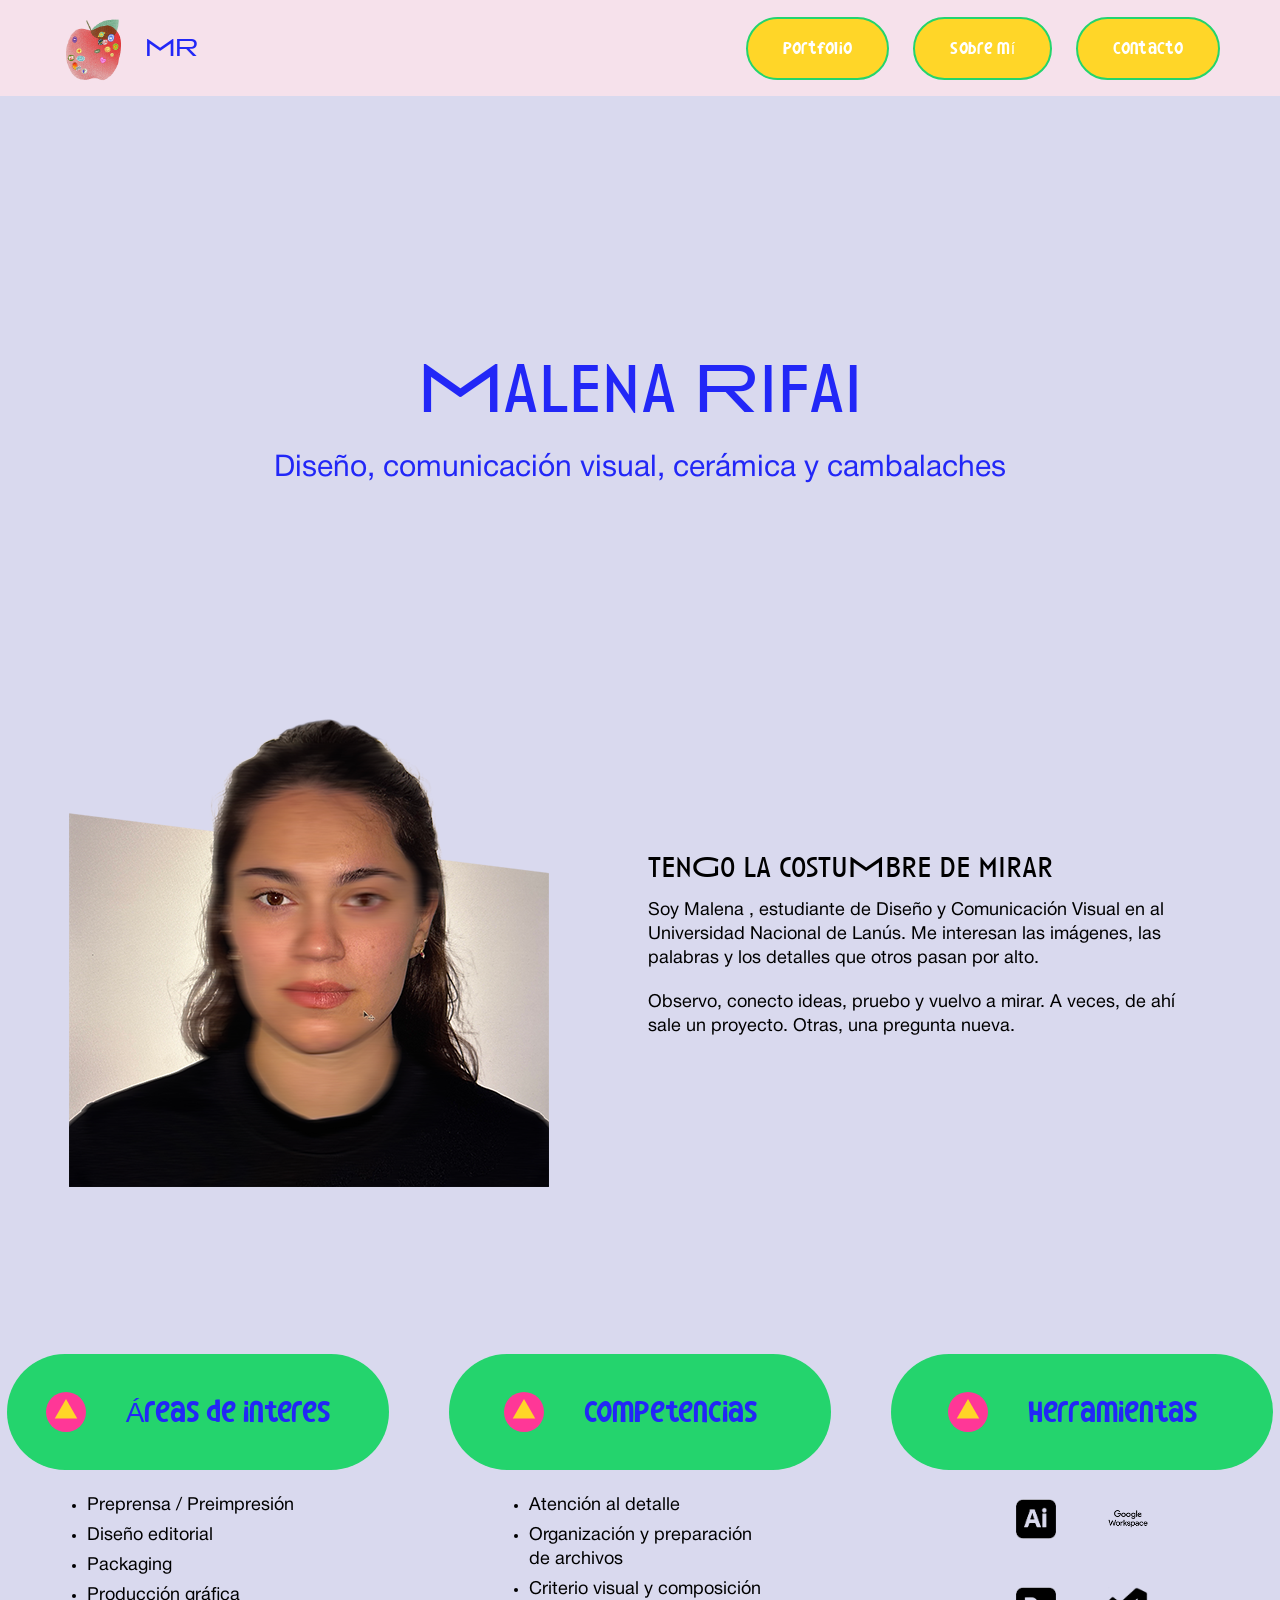
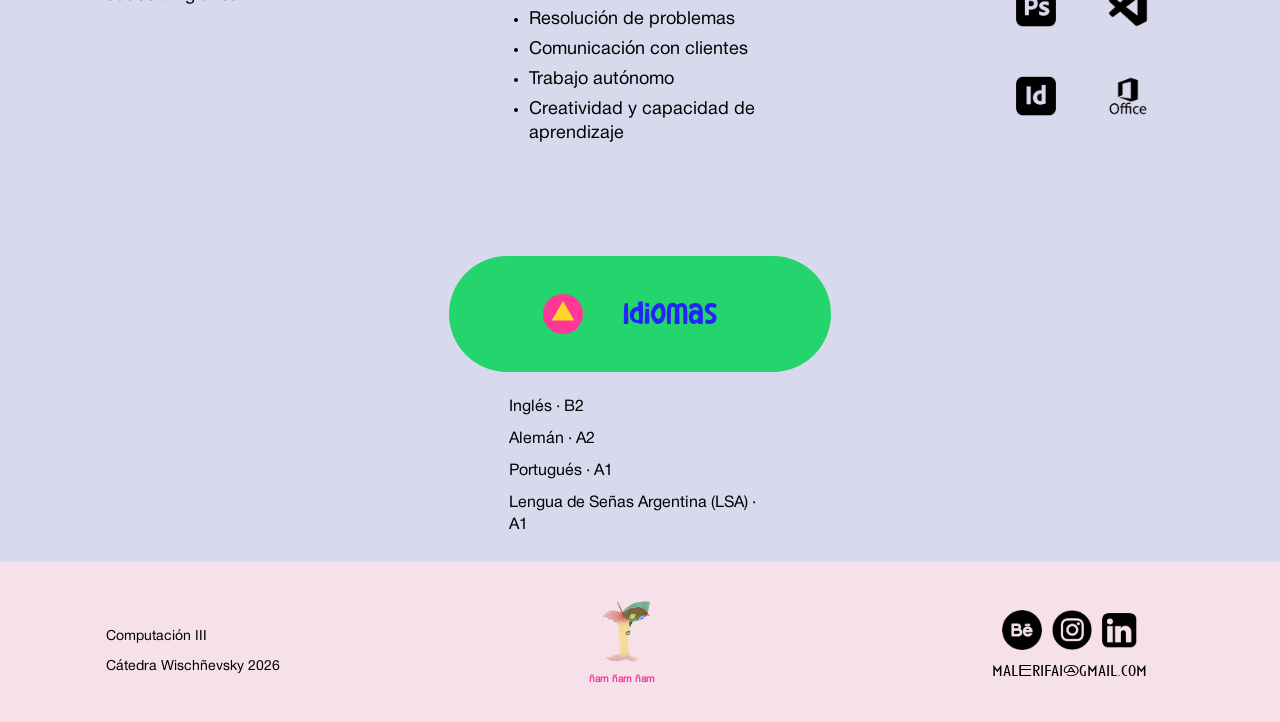
==== commit da595238: "trabajando" ====
--- a/index.html
+++ b/index.html
@@ -1,21 +1,34 @@
 <!DOCTYPE html>
-<html>
+<html lang="es">
 
 <head>
-    <meta charset="utf-8" />
-    <title> Malena Rifai - Portfolio</title>
+    <meta charset="utf-8">
+    <meta name="viewport" content="width=device-width, initial-scale=1">
+
+    <title>Malena Rifai - Portfolio</title>
+
     <link href="estilos.css" rel="stylesheet" type="text/css">
     <link rel="icon" type="image/x-icon" href="img/favicon-32x32.png">
 </head>
 
 <body>
+
     <header class="botonera">
         <nav class="barra">
-            <img class="manzana-1" src="imagenes/manzana-1.png" alt="gente de colores" width="65" height="65" />
-            <p id="logo">MR</p>
-            <a href="#">Portfolio</a>
-            <a href="#">sobre mí</a>
-            <a href="#">Contacto</a>
+
+            <!-- Logo -->
+            <a class="logo" href="index.html">
+                <img class="manzana-1" src="imagenes/manzana-1.png" alt="Manzana" width="65" height="65">
+                <span id="logo">MR</span>
+            </a>
+
+            <!-- Navegación -->
+            <div class="menu">
+                <a class="boton" href="portfolio.html">Portfolio</a>
+                <a class="boton" href="#">Sobre mí</a>
+                <a class="boton" href="contacto.html">Contacto</a>
+            </div>
+
         </nav>
     </header>
 
--- a/estilos.css
+++ b/estilos.css
@@ -61,7 +61,9 @@
     flex-direction: column;
 }
 
-/* Header / Botonera general */
+/* =========================
+   BOTONERA
+========================= */
 .botonera {
     width: 100%;
     height: 96px;
@@ -70,18 +72,36 @@
     align-items: center;
 }
 
-/* Barra de navegación interna */
+/* Contenedor de navegación */
+
 .barra {
     width: 100%;
     max-width: 1920px;
     height: 100%;
     margin: 0 auto;
     padding: 0 60px;
-    display: flex;
-    align-items: center;
-}
-
-/* Imagen de la manzana en navbar */
+
+    display: flex;
+    align-items: center;
+    justify-content: space-between;
+    box-sizing: border-box;
+}
+
+/* =========================
+   LOGO
+========================= */
+
+.logo {
+    display: inline-flex;
+    align-items: center;
+    gap: 20px;
+
+    text-decoration: none;
+    flex-shrink: 0;
+}
+
+/* Manzana */
+
 .manzana-1 {
     width: 65px;
     height: 65px;
@@ -89,37 +109,67 @@
     display: block;
 }
 
-/* Texto del logo */
+/* Iniciales */
+
 #logo {
     font-family: 'anisete', sans-serif;
     font-size: 25px;
     color: var(--azul);
-    margin-left: 20px;
-    margin-right: auto;
-}
-
-/* Enlaces estilo pastilla en navbar */
-.barra a {
+    margin: 0;
+}
+
+/* =========================
+   MENÚ DE NAVEGACIÓN
+========================= */
+
+.menu {
+    display: flex;
+    align-items: center;
+    gap: 24px;
+}
+
+/* Botones */
+
+.boton {
     display: inline-flex;
     justify-content: center;
     align-items: center;
-    height: 63px;
+
+    min-height: 63px;
     padding: 0 35px;
-    margin-left: 67px;
+    box-sizing: border-box;
+
     background-color: var(--amarillazo);
     border: 2px solid var(--verde);
     border-radius: 9999px;
+
+    color: #ffffff;
+    font-family: 'ohg', sans-serif;
+    font-size: 16px;
+    letter-spacing: 0.02em;
     text-decoration: none;
-    color: #ffffff;
-    font-size: 16px;
-    font-family: 'ohg', sans-serif;
-    letter-spacing: 0.02em;
-    transition: transform 0.15s ease, opacity 0.15s ease;
-}
-
-.barra a:hover {
+
+    transition:
+        background-color 0.2s ease,
+        color 0.2s ease,
+        transform 0.15s ease,
+        opacity 0.15s ease;
+}
+
+/* HOVER: al pasar el cursor */
+
+.boton:hover {
+    background-color: var(--rosa-pop);
+    color: var(--azul);
     transform: translateY(-2px);
     opacity: 0.9;
+}
+
+/* Foco de teclado */
+
+.boton:focus-visible {
+    outline: 3px solid var(--azul);
+    outline-offset: 4px;
 }
 
 /* =======================================================
@@ -520,74 +570,352 @@
 }
 
 
-/* GALERÍA */
+
+
+/* ==========================================
+   GALERÍA DE PORTFOLIO
+========================================== */
+
+/* CONTENEDOR PRINCIPAL */
+
 .gallery-container {
-    display: flex;
-    gap: 20px;
-    max-width: 1000px;
-    margin: 40px auto;
+    display: grid;
+
+    grid-template-columns: repeat(9, minmax(0, 1fr));
+
+    /* Dos filas para proyectos y una para materiales */
+    grid-template-rows: 540fr 540fr auto;
+
+    column-gap: 20px;
+    row-gap: 35px;
+
+    width: 90%;
+    max-width: 1583px;
+
+    margin: 90px auto 35px;
+    padding: 0;
+
+    box-sizing: border-box;
     font-family: sans-serif;
-}
-
-/* Tarjeta individual */
+
+    align-items: stretch;
+}
+
+
+/* ==========================================
+   DISTRIBUCIÓN DE LOS PROYECTOS
+========================================== */
+
+/* 1. RECOLETA */
+
+.gallery-item:nth-child(1) {
+    grid-column: 1 / 4;
+    grid-row: 1 / 3;
+
+    align-self: stretch;
+}
+
+/* 2. TEATRO DE GUERRA */
+
+.gallery-item:nth-child(2) {
+    grid-column: 4 / 7;
+    grid-row: 1;
+
+    width: 74.81%;
+    justify-self: start;
+    align-self: start;
+}
+
+/* 3. MENTA NEGRA */
+
+.gallery-item:nth-child(3) {
+    grid-column: 7 / 10;
+    grid-row: 1;
+
+    align-self: start;
+}
+
+/* 4. PLATO DE LIMONES */
+
+.gallery-item:nth-child(4) {
+    grid-column: 4 / 7;
+    grid-row: 2;
+
+    align-self: end;
+}
+
+/* 5. PICKPOCKET */
+
+.gallery-item:nth-child(5) {
+    grid-column: 7 / 10;
+    grid-row: 2;
+
+    width: 74.81%;
+    justify-self: end;
+    align-self: end;
+}
+
+
+/* ==========================================
+   FILA INFERIOR - MATERIALES
+========================================== */
+
+/* 6. CUERO */
+
+.gallery-item:nth-child(6) {
+    grid-column: 1 / 3;
+    grid-row: 3;
+}
+
+/* 7. METAL */
+
+.gallery-item:nth-child(7) {
+    grid-column: 3 / 5;
+    grid-row: 3;
+}
+
+/* 8. MADERA */
+
+.gallery-item:nth-child(8) {
+    grid-column: 6 / 8;
+    grid-row: 3;
+}
+
+/* 9. VIDRIO */
+
+.gallery-item:nth-child(9) {
+    grid-column: 8 / 10;
+    grid-row: 3;
+}
+
+/* Fotografías cuadradas */
+
+.gallery-item:nth-child(n+6) {
+    aspect-ratio: 1 / 1;
+}
+
+.gallery-item:nth-child(n+6) img {
+    height: 100%;
+    object-fit: cover;
+}
+
+
+/* ==========================================
+   TARJETAS INDIVIDUALES
+========================================== */
+
 .gallery-item {
     position: relative;
     overflow: hidden;
-    border-radius: 12px;
-    box-shadow: 0 4px 15px rgba(0, 0, 0, 0.1);
+
+    width: 100%;
+    min-width: 0;
+
+    border-radius: 0;
     cursor: pointer;
 }
 
-/* Imagen */
+
+/* ==========================================
+   IMÁGENES
+========================================== */
+
 .gallery-item img {
-    width: 100%;
-    height: 350px;
+    display: block;
+
+    width: 100%;
+    height: auto;
+
+    object-fit: contain;
+
+    transition: transform 0.5s ease;
+}
+
+/* Recoleta ocupa toda la altura asignada */
+
+.gallery-item:nth-child(1) img {
+    width: 100%;
+    height: 100%;
     object-fit: cover;
+}
+
+
+/* ==========================================
+   ENLACES - LIGHTBOX
+========================================== */
+
+.gallery-item>a {
+    position: relative;
     display: block;
-    transition: transform 0.5s ease;
-}
+
+    width: 100%;
+    height: 100%;
+
+    color: inherit;
+    text-decoration: none;
+}
+
+
+/* ==========================================
+   OVERLAY - INFORMACIÓN DE PROYECTOS
+========================================== */
 
 .gallery-overlay {
     position: absolute;
+
     bottom: 0;
     left: 0;
-    width: 100%;
-    height: 35%;
-    background: rgba(0, 0, 0, 0.75);
-    /* Fondo oscuro semitransparente */
-    backdrop-filter: blur(5px);
-    /* Efecto vidrio esmerilado */
+
+    width: 100%;
+    height: 117px;
+
+    background: var(--verde);
     color: white;
+
     padding: 20px;
     box-sizing: border-box;
 
-    /* Lo movemos hacia abajo para ocultarlo inicialmente */
+    display: flex;
+    flex-direction: column;
+    justify-content: center;
+
+    /* Oculto inicialmente */
     transform: translateY(100%);
+
     transition: transform 0.3s ease-in-out;
 
-    display: flex;
-    flex-direction: column;
-    justify-content: center;
-}
+    /* Permite hacer clic en el enlace */
+    pointer-events: none;
+}
+
+
+/* ==========================================
+   TEXTOS DEL OVERLAY
+========================================== */
 
 .gallery-overlay h3 {
     margin: 0 0 5px 0;
+
     font-size: 1.1rem;
+    font-weight: 600;
+    line-height: 1.3;
+
+    color: white;
 }
 
 .gallery-overlay p {
     margin: 0;
+
     font-size: 0.9rem;
-    color: #ddd;
-}
-
-/* EFECTO HOVER */
-.gallery-item:hover .gallery-overlay {
+    line-height: 1.4;
+
+    color: #dddddd;
+}
+
+
+/* ==========================================
+   EFECTOS HOVER
+========================================== */
+
+/* Aparece la información desde abajo */
+
+.gallery-item:hover .gallery-overlay,
+.gallery-item:focus-within .gallery-overlay {
     transform: translateY(0);
 }
+
+/* Ampliación suave de la imagen */
 
 .gallery-item:hover img {
     transform: scale(1.05);
+}
+
+
+/* ==========================================
+   RESPONSIVE - TABLET
+========================================== */
+
+@media (max-width: 768px) {
+
+    .gallery-container {
+        grid-template-columns: repeat(2, minmax(0, 1fr));
+        grid-template-rows: auto;
+
+        gap: 20px;
+        width: 92%;
+
+        margin: 50px auto;
+    }
+
+    /* Se reinician las posiciones de escritorio */
+
+    .gallery-item:nth-child(n) {
+        grid-column: auto;
+        grid-row: auto;
+
+        width: 100%;
+
+        justify-self: stretch;
+        align-self: auto;
+    }
+
+    /* Recoleta ocupa dos columnas */
+
+    .gallery-item:nth-child(1) {
+        grid-column: 1 / -1;
+
+        justify-self: center;
+        max-width: 535px;
+    }
+
+    .gallery-item:nth-child(1) img {
+        height: auto;
+        object-fit: contain;
+    }
+}
+
+
+/* ==========================================
+   RESPONSIVE - CELULAR
+========================================== */
+
+@media (max-width: 480px) {
+
+    .gallery-container {
+        grid-template-columns: 1fr;
+
+        gap: 20px;
+        width: 92%;
+
+        margin: 40px auto;
+    }
+
+    .gallery-item:nth-child(n) {
+        grid-column: 1;
+        grid-row: auto;
+    }
+
+    /* Fotografías de materiales */
+
+    .gallery-item:nth-child(n+6) {
+        max-width: 344px;
+        justify-self: center;
+    }
+
+    /* Overlay */
+
+    .gallery-overlay {
+        height: 117px;
+        padding: 15px;
+    }
+
+    .gallery-overlay h3 {
+        font-size: 1rem;
+    }
+
+    .gallery-overlay p {
+        font-size: 0.8rem;
+    }
 }
 
 /* VOLVER */
@@ -610,17 +938,268 @@
 }
 
 #volver-top #circulito {
-    fill: var(--banana);
+    fill: var(--amarillazo);
 }
 
 #volver-top #flechita {
-    fill: var(--flynnpaff);
+    fill: var(--rosa-pop);
 }
 
 #volver-top:hover #circulito {
-    fill: var(--mandarina);
+    fill: var(--verde);
 }
 
 #volver-top:hover #flechita {
-    fill: var(--pitufo);
+    fill: var(--amarillazo);
+}
+
+/* ==========================================
+   FORMULARIO DE CONTACTO
+========================================== */
+
+.formulario-contacto {
+    width: calc(100% - 40px);
+    max-width: 879px;
+    min-height: 994px;
+
+    margin: 90px auto;
+
+    padding: 45px 40px 31px;
+    box-sizing: border-box;
+
+    background: #F6E1EB;
+    border-radius: 8px;
+}
+
+/* CONTENIDO */
+
+.formulario-contenido {
+    display: flex;
+    flex-direction: column;
+    gap: 55px;
+}
+
+/* CAMPOS */
+
+.campo-formulario {
+    display: flex;
+    flex-direction: column;
+    gap: 15px;
+}
+
+.campo-formulario label,
+.grupo-opciones legend {
+    font-size: 24px;
+    font-weight: 400;
+    color: var(--azul);
+}
+
+/* INPUTS */
+
+.campo-formulario input,
+.campo-formulario textarea {
+    width: 100%;
+    box-sizing: border-box;
+
+    border: none;
+    border-radius: 0;
+
+    background: #FFFFFF;
+    color: var(--rosa-pop);
+
+    padding: 18px 20px;
+
+    font-family: inherit;
+    font-size: 16px;
+
+    outline: none;
+}
+
+.campo-formulario input {
+    height: 50px;
+}
+
+.campo-formulario textarea {
+    height: 180px;
+    resize: vertical;
+}
+
+/* PLACEHOLDER */
+
+.campo-formulario input::placeholder,
+.campo-formulario textarea::placeholder {
+    color: var(--rosa-pop);
+    opacity: 1;
+}
+
+/* GRUPOS DE OPCIONES */
+
+.grupo-opciones {
+    border: none;
+    padding: 0;
+    margin: 0;
+    min-width: 0;
+}
+
+.grupo-opciones legend {
+    margin-bottom: 20px;
+    padding: 0;
+}
+
+/* CHECKLIST */
+
+.check-list {
+    display: flex;
+    align-items: center;
+    flex-wrap: wrap;
+    column-gap: 30px;
+    row-gap: 15px;
+}
+
+.check-list label {
+    display: inline-flex;
+    align-items: center;
+    gap: 10px;
+
+    font-size: 20px;
+    font-weight: 600;
+    color: var(--azul);
+
+    cursor: pointer;
+}
+
+/* CHECKBOX ORIGINAL OCULTO */
+
+.check-list input[type="checkbox"] {
+    position: absolute;
+    opacity: 0;
+    width: 1px;
+    height: 1px;
+}
+
+/* CHECKBOX PERSONALIZADO */
+
+.check-personalizado {
+    display: block;
+    width: 30px;
+    height: 30px;
+    flex-shrink: 0;
+
+    border: 2px solid var(--rosa-pop);
+    border-radius: 4px;
+
+    background: transparent;
+    box-sizing: border-box;
+
+    transition: background 0.2s ease;
+}
+
+/* ESTADO SELECCIONADO */
+
+.check-list input:checked+.check-personalizado {
+    background-color: #24D46D;
+
+    border-color: #24D46D;
+
+    background-image: url("img/estrella-check.svg");
+    background-repeat: no-repeat;
+    background-position: center;
+    background-size: 30px 30px;
+}
+
+/* ACCESIBILIDAD */
+
+.check-list input:focus-visible+.check-personalizado {
+    outline: 2px solid var(--azul);
+    outline-offset: 3px;
+}
+
+/* BOTÓN ENVIAR */
+
+.contenedor-enviar {
+    display: flex;
+    justify-content: flex-end;
+}
+
+.button-enviar {
+    display: flex;
+    align-items: center;
+    justify-content: center;
+
+    width: 114px;
+    height: 63px;
+
+    padding: 0;
+
+    background: var(--amarillazo);
+    color: var(--verde);
+
+    border: 2px solid var(--verde);
+    border-radius: 1000px;
+
+    font-family: inherit;
+    font-size: 16px;
+    font-weight: 600;
+
+    cursor: pointer;
+    transition: transform 0.2s ease;
+}
+
+.button-enviar:hover {
+    transform: scale(1.05);
+}
+
+/* ==========================================
+   RESPONSIVE TABLET
+========================================== */
+
+@media (max-width: 768px) {
+
+    .formulario-contacto {
+        width: 92%;
+        min-height: auto;
+        padding: 35px 25px;
+        margin: 50px auto;
+    }
+
+    .formulario-contenido {
+        gap: 40px;
+    }
+
+    .check-list {
+        column-gap: 20px;
+    }
+
+    .check-list label {
+        font-size: 17px;
+    }
+}
+
+/* ==========================================
+   RESPONSIVE CELULAR
+========================================== */
+
+@media (max-width: 480px) {
+
+    .formulario-contacto {
+        padding: 25px 20px;
+    }
+
+    .campo-formulario label,
+    .grupo-opciones legend {
+        font-size: 19px;
+    }
+
+    .check-list label {
+        font-size: 15px;
+    }
+
+    .check-personalizado {
+        width: 25px;
+        height: 25px;
+    }
+
+    .campo-formulario textarea {
+        height: 150px;
+    }
 }
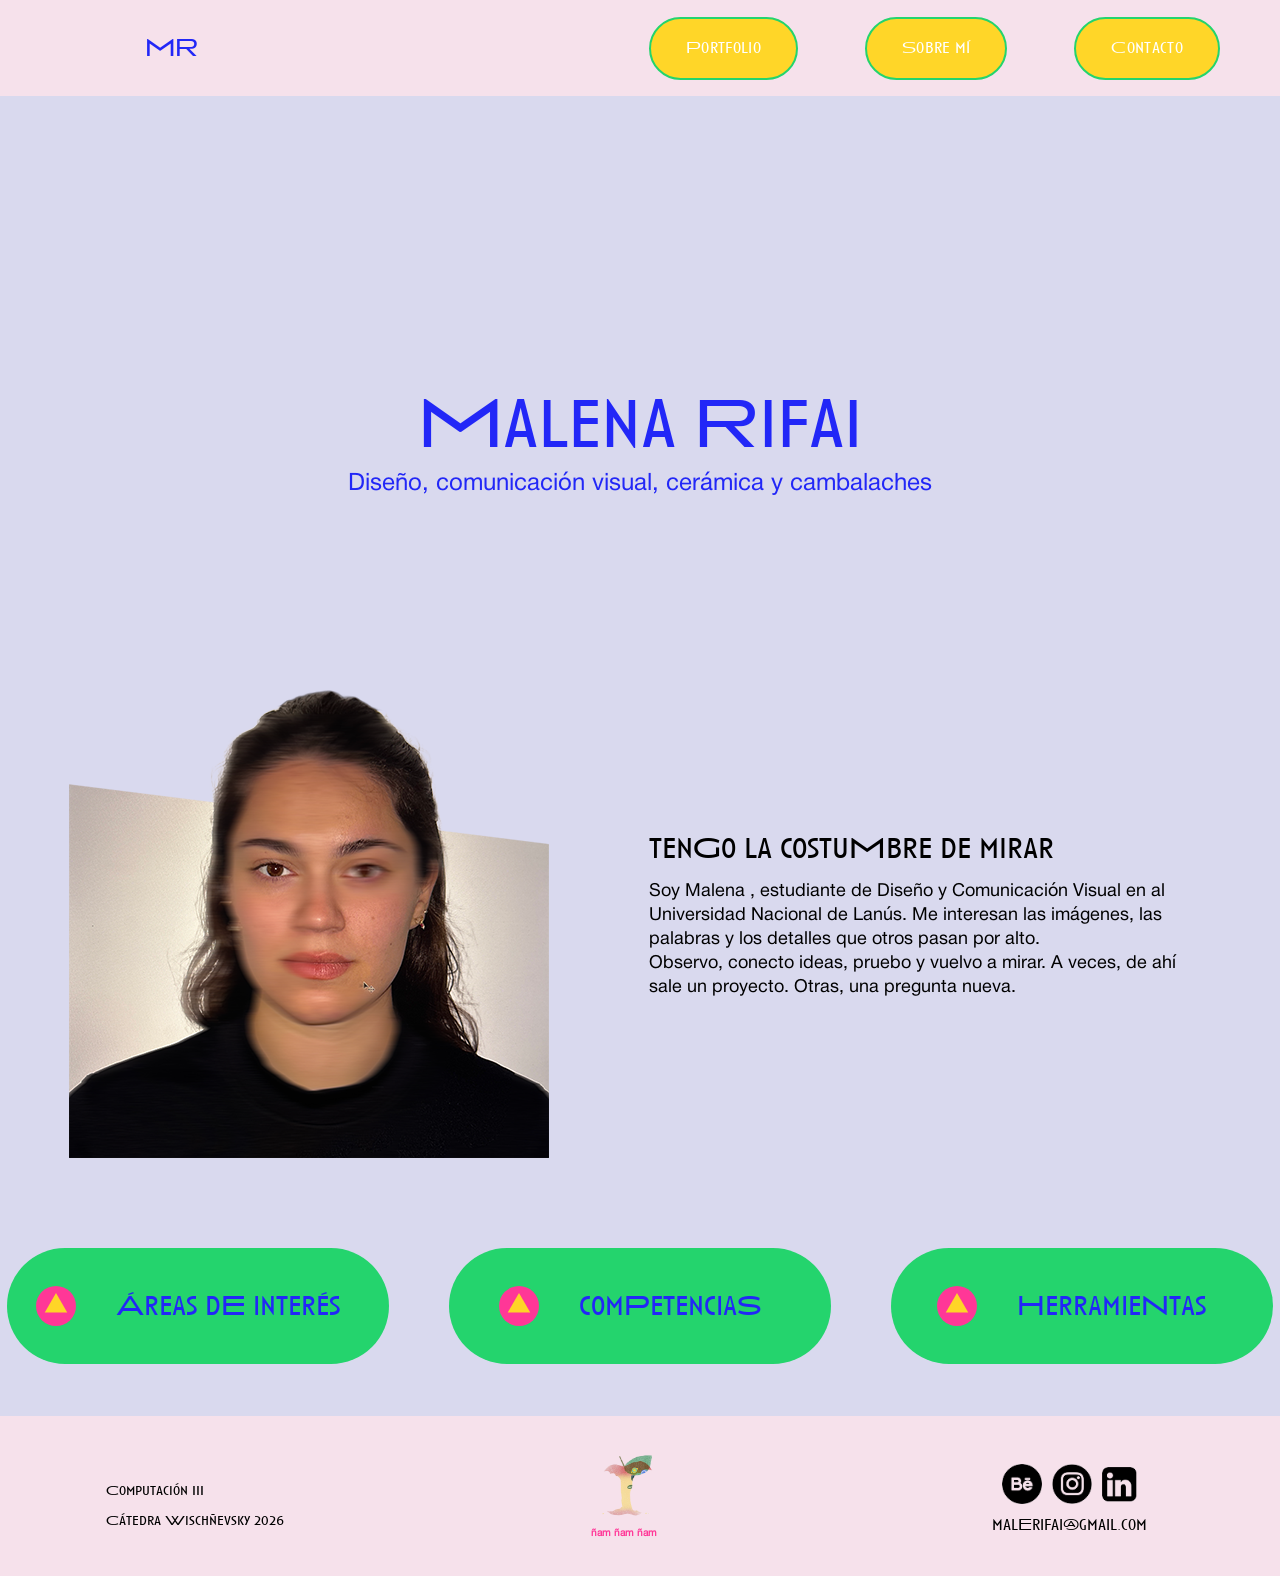
==== commit c58571f3: "tp3-entrega-final" ====
--- a/index.html
+++ b/index.html
@@ -11,14 +11,19 @@
     <link rel="icon" type="image/x-icon" href="img/favicon-32x32.png">
 </head>
 
-<body>
+<body id="top">
 
     <header class="botonera">
         <nav class="barra">
 
             <!-- Logo -->
             <a class="logo" href="index.html">
-                <img class="manzana-1" src="imagenes/manzana-1.png" alt="Manzana" width="65" height="65">
+                <div class="manzana-animada">
+                    <img src="img/manzana-1.png" alt="Manzana" class="fotograma">
+                    <img src="img/manzana-2.png" alt="" class="fotograma">
+                    <img src="img/manzana-3.png" alt="" class="fotograma">
+                    <img src="img/imagen-footer.png" alt="" class="fotograma">
+                </div>
                 <span id="logo">MR</span>
             </a>
 
@@ -43,7 +48,7 @@
 
         <section class="seccion-1">
             <div class="seccion-1-columna">
-                <img src="imagenes/foto-perfil.png" alt="Malena" />
+                <img src="img/foto-perfil.png" alt="Malena" />
             </div>
             <div class="seccion-1-columna">
                 <h3>tenGo la costuMbre de mirar</h3>
@@ -60,14 +65,23 @@
         <section class="seccion-2">
 
             <!-- 1. Áreas de interés -->
+
             <div class="card-acordeon area-de-interes">
-                <button class="pill-toggle" type="button">
+
+                <button class="pill-toggle" type="button" aria-expanded="false">
+
                     <svg class="icono-flecha" xmlns="http://www.w3.org/2000/svg" width="40" height="40"
                         viewBox="0 0 40 40" fill="none">
-                        <circle cx="20" cy="20" r="20" transform="rotate(180 20 20)" fill="#FF3797" />
+
+                        <circle cx="20" cy="20" r="20" fill="#FF3797" />
+
                         <path d="M20 33L8.74167 13.5H31.2583L20 33Z" fill="#FFD527" />
                     </svg>
-                    <span class="pill-titulo">Áreas de interes</span>
+
+                    <span class="pill-titulo">
+                        Áreas dE interés
+                    </span>
+
                 </button>
 
                 <ul class="lista-desplegada">
@@ -76,7 +90,9 @@
                     <li>Packaging</li>
                     <li>Producción gráfica</li>
                 </ul>
-            </div>
+
+            </div>
+
 
             <!-- 2. Competencias -->
             <div class="card-acordeon competencias">
@@ -86,7 +102,7 @@
                         <circle cx="20" cy="20" r="20" transform="rotate(180 20 20)" fill="#FF3797" />
                         <path d="M20 33L8.74167 13.5H31.2583L20 33Z" fill="#FFD527" />
                     </svg>
-                    <span class="pill-titulo">competencias</span>
+                    <span class="pill-titulo">comPetenciaS</span>
                 </button>
 
                 <ul class="lista-desplegada">
@@ -108,7 +124,7 @@
                         <circle cx="20" cy="20" r="20" transform="rotate(180 20 20)" fill="#FF3797" />
                         <path d="M20 33L8.74167 13.5H31.2583L20 33Z" fill="#FFD527" />
                     </svg>
-                    <span class="pill-titulo">Herramientas</span>
+                    <span class="pill-titulo">HerramieNtas</span>
                 </button>
 
                 <ul class="grilla-herramientas">
@@ -120,68 +136,70 @@
                     <li><img src="img/officeng.png" alt="Office" width="40" height="40"></li>
                 </ul>
             </div>
-
-        </section>
-        <!-- 4. Idiomas -->
-        <div class="card-acordeon idiomas">
-            <button class="pill-toggle" type="button">
-                <svg class="icono-flecha" xmlns="http://www.w3.org/2000/svg" width="40" height="40" viewBox="0 0 40 40"
-                    fill="none">
-                    <circle cx="20" cy="20" r="20" transform="rotate(180 20 20)" fill="#FF3797" />
-                    <path d="M20 33L8.74167 13.5H31.2583L20 33Z" fill="#FFD527" />
-                </svg>
-                <span class="pill-titulo">Idiomas</span>
-            </button>
-
-            <ul class="lista-desplegada listado-idiomas">
-                <li>Inglés · B2</li>
-                <li>Alemán · A2</li>
-                <li>Portugués · A1</li>
-                <li>Lengua de Señas Argentina
-                    (LSA) · A1</li>
-            </ul>
-        </div>
-
         </section>
     </main>
 
+
+    <!-- =======================================================
+    8. FOOTER
+======================================================= -->
+
     <footer class="footer">
-        <!-- 1. Bloque Cátedra -->
+
+        <!-- 8.1. BLOQUE IZQUIERDO: CÁTEDRA -->
         <div class="catedra">
             <p>Computación III</p>
             <p>Cátedra Wischñevsky 2026</p>
         </div>
 
-        <!-- 2. Bloque Central: Manzana -->
+        <!-- 8.2. BLOQUE CENTRAL: MANZANA -->
         <div class="imagen-footer">
             <img class="manzana-footer" src="img/imagen-footer.png" alt="manzana mordida" width="65" height="65">
             <p class="texto-manzana">ñam ñam ñam</p>
         </div>
 
-        <!-- 3. Bloque Derecho: Redes + Correo -->
+        <!-- 8.3. BLOQUE DERECHO: REDES + CORREO -->
         <div class="contacto-redes">
+            <!-- REDES SOCIALES -->
             <ul class="redes">
+                <!-- BEHANCE -->
                 <li>
                     <a href="#" target="_blank" rel="noopener noreferrer">
+                        <!-- Imagen original -->
                         <img class="icono-red" src="img/behance.png" alt="Behance" width="40" height="40">
+                        <!-- Imagen alternativa: hover -->
+                        <img class="icono-red icono-hover" src="img/behance-hover.png" alt="" width="40" height="40">
                     </a>
                 </li>
+
+                <!-- INSTAGRAM -->
                 <li>
-                    <a href="https://www.instagram.com/maleable.r?utm_source=ig_web_button_share_sheet&stkn=ZDNlZDc0MzIxNw=="
-                        target="_blank" rel="noopener noreferrer">
+                    <a href="https://www.instagram.com/maleable.r" target="_blank" rel="noopener noreferrer">
+                        <!-- Imagen original -->
                         <img class="icono-red" src="img/instagram.png" alt="Instagram" width="40" height="40">
+                        <!-- Imagen alternativa: hover -->
+                        <img class="icono-red icono-hover" src="img/instagram-hover.png" alt="" width="40" height="40">
                     </a>
                 </li>
+
+                <!-- LINKEDIN -->
                 <li>
                     <a href="#" target="_blank" rel="noopener noreferrer">
+                        <!-- Imagen original -->
                         <img class="icono-red" src="img/linkedin.png" alt="LinkedIn" width="35" height="35">
+                        <!-- Imagen alternativa: hover -->
+                        <img class="icono-red icono-hover" src="img/linkedin-hover.png" alt="" width="35" height="35">
                     </a>
                 </li>
             </ul>
-
+            <!-- CORREO ELECTRÓNICO -->
             <p class="email-footer">malErifai@gmail.com</p>
         </div>
+
     </footer>
+
+    <script src="lightbox/jquery.min.js"></script>
+    <script src="lightbox/jquery.fancybox.js"></script>
     <a href="#top" id="volver-top">
         <svg viewBox="0 0 350.81 350.81">
             <circle id="circulito" cx="175.4" cy="175.4" r="175.4" />
@@ -190,16 +208,44 @@
         </svg>
     </a>
     <script>
+
         const boton = document.getElementById("volver-top");
-        window.addEventListener("scroll", function () {
-            if (window.scrollY > 1080) {
+
+        function mostrarBotonTop() {
+            const scrollMaximo =
+                document.documentElement.scrollHeight - window.innerHeight;
+
+            if (scrollMaximo > 0 && window.scrollY >= scrollMaximo * 0.5) {
                 boton.classList.add("visible");
-            }
-            else {
+            } else {
                 boton.classList.remove("visible");
             }
+        }
+
+        window.addEventListener("scroll", mostrarBotonTop);
+        window.addEventListener("resize", mostrarBotonTop);
+
+        mostrarBotonTop();
+
+    </script>
+
+
+    <script>
+        document.querySelectorAll(".card-acordeon").forEach((card) => {
+
+            const boton = card.querySelector(".pill-toggle");
+
+            boton.addEventListener("click", () => {
+
+                const abierto = card.classList.toggle("abierto");
+
+                boton.setAttribute("aria-expanded", abierto);
+
+            });
+
         });
     </script>
+
 </body>
 
 </html>
--- a/estilos.css
+++ b/estilos.css
@@ -1,8 +1,9 @@
 @charset "utf-8";
-/* CSS Document */
 
 /* =======================================================
+
    1. RESET GENERAL Y FUENTES (@font-face)
+
    ======================================================= */
 
 * {
@@ -18,7 +19,6 @@
     margin: 0;
 }
 
-/* Declaración de fuentes personalizadas */
 @font-face {
     font-family: "helvetica";
     src: url("fuentes/helvetica-neue-5/HelveticaNeueRoman.otf") format("truetype");
@@ -33,14 +33,8 @@
     font-style: normal;
 }
 
-@font-face {
-    font-family: "ohg";
-    src: url("fuentes/ohgumi-playful-display-trio-style-font/OhgumiRegular-q2rv0-BF6acc55d930b13.ttf") format("truetype");
-    font-weight: bold;
-    font-style: normal;
-}
-
 /* Variables de color globales */
+
 :root {
     --rosa-pop-chill: #f6e1eb;
     --rosa-pop: #ff3898;
@@ -48,10 +42,13 @@
     --verde: #24d46d;
     --azul: #2227f7;
     --texto-oscuro: #000000;
+
 }
 
 /* =======================================================
+
    2. ESTRUCTURA BASE Y NAVEGACIÓN
+
    ======================================================= */
 
 body {
@@ -62,8 +59,11 @@
 }
 
 /* =========================
+
    BOTONERA
+
 ========================= */
+
 .botonera {
     width: 100%;
     height: 96px;
@@ -80,7 +80,6 @@
     height: 100%;
     margin: 0 auto;
     padding: 0 60px;
-
     display: flex;
     align-items: center;
     justify-content: space-between;
@@ -88,25 +87,35 @@
 }
 
 /* =========================
+
    LOGO
+
 ========================= */
 
 .logo {
+
     display: inline-flex;
-    align-items: center;
+
+    align-items: center;
+
     gap: 20px;
 
     text-decoration: none;
+
     flex-shrink: 0;
+
 }
 
 /* Manzana */
 
 .manzana-1 {
+    padding-left: 60px;
+    padding-right: 10px;
     width: 65px;
     height: 65px;
     object-fit: contain;
     display: block;
+    gap: 20px;
 }
 
 /* Iniciales */
@@ -116,16 +125,19 @@
     font-size: 25px;
     color: var(--azul);
     margin: 0;
+
 }
 
 /* =========================
+
    MENÚ DE NAVEGACIÓN
+
 ========================= */
 
 .menu {
     display: flex;
     align-items: center;
-    gap: 24px;
+    gap: 67px;
 }
 
 /* Botones */
@@ -134,21 +146,17 @@
     display: inline-flex;
     justify-content: center;
     align-items: center;
-
     min-height: 63px;
     padding: 0 35px;
     box-sizing: border-box;
-
     background-color: var(--amarillazo);
     border: 2px solid var(--verde);
     border-radius: 9999px;
-
     color: #ffffff;
-    font-family: 'ohg', sans-serif;
+    font-family: 'anisete', sans-serif;
     font-size: 16px;
     letter-spacing: 0.02em;
     text-decoration: none;
-
     transition:
         background-color 0.2s ease,
         color 0.2s ease,
@@ -156,9 +164,10 @@
         opacity 0.15s ease;
 }
 
-/* HOVER: al pasar el cursor */
-
-.boton:hover {
+/* BOTÓN ACTIVO: MISMO ESTILO QUE HOVER */
+
+.boton:hover,
+.boton.activo {
     background-color: var(--rosa-pop);
     color: var(--azul);
     transform: translateY(-2px);
@@ -173,13 +182,16 @@
 }
 
 /* =======================================================
+
    3. HERO: MALENA RIFAI
+
    ======================================================= */
 
 .titulos {
     width: 100%;
     display: flex;
     justify-content: center;
+    padding: 32px;
 }
 
 .malena-rifai {
@@ -197,62 +209,94 @@
 }
 
 .malena-rifai h1 {
+
     font-family: 'anisete', sans-serif;
+
     font-size: 70px;
+
     font-weight: 400;
+
     line-height: 70px;
+
     color: var(--azul);
+
     margin: 0;
+
 }
 
 .malena-rifai h2 {
+
     font-family: 'helvetica', sans-serif;
+
     font-size: 30px;
+
     font-weight: 400;
+
     line-height: 70px;
+
     color: var(--azul);
+
     margin: 0;
+
 }
 
 /* =======================================================
+
    4. CONTENEDOR PRINCIPAL (MAIN)
+
    ======================================================= */
 
 main {
-    display: flex;
+
+    display: flex;
+
     width: 100%;
+
     max-width: 1568px;
+
     height: auto;
+
     margin: 0 auto;
-    padding: 26px 17px;
+
+    padding: 10px;
+
     flex-direction: column;
+
     justify-content: flex-start;
-    align-items: center;
-    gap: 68px;
-    box-sizing: border-box;
+
+    align-items: center;
+
+
+    box-sizing: border-box;
+
 }
 
 /* =======================================================
+
    5. SECCIÓN 1 (PERFIL)
+
    ======================================================= */
 
 .seccion-1 {
+
     display: flex;
     justify-content: center;
     align-items: center;
-    gap: 99px;
+    gap: 100px;
     width: 100%;
     max-width: 1213px;
     margin: 0 auto;
-    padding: 40px;
+    padding: 31px 52px;
     box-sizing: border-box;
 }
 
 .seccion-1-columna:first-child {
+
     flex-shrink: 0;
     display: flex;
     align-items: center;
     justify-content: center;
+
 }
 
 .seccion-1-columna img {
@@ -264,21 +308,23 @@
 }
 
 .seccion-1-columna:last-child {
+
     width: 563px;
     flex-shrink: 0;
     display: flex;
     flex-direction: column;
-    gap: 20px;
     color: #000000;
 }
 
 .seccion-1-columna h3 {
+
     font-family: 'anisete', sans-serif;
     font-size: 30px;
     line-height: 23px;
     font-weight: 400;
     color: #000000;
     margin: 0;
+    padding-bottom: 20px;
 }
 
 .seccion-1-columna p {
@@ -291,7 +337,9 @@
 }
 
 /* =======================================================
-   6. TIPOGRAFÍAS DE COMPONENTES (SPAN = OHG, LI = HELVETICA)
+
+   6. TIPOGRAFÍAS DE COMPONENTES
+
    ======================================================= */
 
 span,
@@ -299,161 +347,276 @@
 .pill-titulo,
 .listado-idiomas span,
 .listado-idiomas .nivel {
-    font-family: 'ohg', sans-serif;
+    font-family: 'anisete', sans-serif;
 }
 
 li,
+
 .lista-desplegada li,
-.listado-idiomas li {
-    font-family: 'helvetica', 'Helvetica Neue', Arial, sans-serif;
+{
+font-family: 'helvetica', 'Helvetica Neue', Arial, sans-serif;
 }
 
 /* =======================================================
+
    7. SECCIÓN 2: ACORDEONES (ÁREAS, COMPETENCIAS, HERRAMIENTAS, IDIOMAS)
+
    ======================================================= */
 
 .seccion-2 {
+
     display: flex;
     justify-content: center;
     align-items: flex-start;
     width: 100%;
     max-width: 1358px;
+
     margin: 59px auto 42px;
+
     padding: 0 40px;
+
     gap: 60px;
-    box-sizing: border-box;
+
+    box-sizing: border-box;
+
 }
 
 .card-acordeon {
-    display: flex;
+
+    display: flex;
+
     flex-direction: column;
-    align-items: center;
+
+    align-items: center;
+
     gap: 24px;
-    box-sizing: border-box;
+
+    box-sizing: border-box;
+
 }
 
 /* Pastillas verdes fijadas en 382px x 116px */
+
 .pill-toggle {
+
     display: inline-flex;
+
     justify-content: center;
-    align-items: center;
+
+    align-items: center;
+
     width: 382px;
+
     height: 116px;
+
     flex-shrink: 0;
+
     padding: 16px 20px 16px 0;
+
     gap: 40px;
+
     background-color: var(--verde);
+
     border-radius: 58px;
+
     border: none;
+
     cursor: pointer;
-    box-sizing: border-box;
+
+    box-sizing: border-box;
+
     text-decoration: none;
+
     transition: transform 0.15s ease, filter 0.15s ease;
+
 }
 
 .pill-toggle:hover {
+
     transform: translateY(-2px);
+
     filter: brightness(0.96);
+
 }
 
 .icono-flecha {
+
     width: 40px;
+
     height: 40px;
+
     flex-shrink: 0;
+
     display: block;
+
     transform: rotate(-180deg);
+
 }
 
 .pill-titulo {
+
     font-size: 28px;
+
     font-weight: 400;
+
     line-height: 70px;
+
     color: var(--azul);
+
     white-space: nowrap;
+
 }
 
 /* Listas desplegadas (Áreas de interés y Competencias) */
+
 .lista-desplegada {
+
     list-style-type: disc;
+
     list-style-position: outside;
+
     width: 262px;
+
     margin: 0 auto;
+
     padding-left: 1.25rem;
-    display: flex;
+
+    display: flex;
+
     flex-direction: column;
+
     align-items: flex-start;
+
     gap: 6px;
-    box-sizing: border-box;
+
+    box-sizing: border-box;
+
 }
 
 .lista-desplegada li {
+
     width: 100%;
+
     font-size: 18px;
+
     font-weight: 400;
+
     line-height: 24px;
+
     color: var(--texto-oscuro);
+
     text-align: left;
+
 }
 
 /* Grilla de Herramientas (3 filas x 2 columnas de íconos) */
+
 .grilla-herramientas {
+
     display: grid;
+
     width: 148.5px;
+
     height: 227px;
+
     row-gap: 38px;
+
     column-gap: 36px;
+
     grid-template-rows: repeat(3, minmax(0, 1fr));
+
     grid-template-columns: repeat(2, minmax(0, 1fr));
+
     grid-auto-flow: row;
+
     list-style: none;
+
     padding: 0;
+
     margin: 0;
-    box-sizing: border-box;
+
+    box-sizing: border-box;
+
 }
 
 .grilla-herramientas li {
-    display: flex;
+
+    display: flex;
+
     justify-content: center;
-    align-items: center;
+
+    align-items: center;
+
 }
 
 .grilla-herramientas img {
+
     display: block;
+
     object-fit: contain;
-}
-
-/* Lista de Idiomas */
-.listado-idiomas {
-    width: 262px;
-    margin: 0 auto;
-    padding: 0;
-    list-style: none;
-    display: flex;
-    flex-direction: column;
-    gap: 10px;
-    box-sizing: border-box;
-}
-
-.listado-idiomas li {
-    display: flex;
-    justify-content: space-between;
-    align-items: center;
-    width: 100%;
-    font-size: 16px;
-    line-height: 22px;
-    color: var(--texto-oscuro, #000000);
-}
-
-.listado-idiomas .nivel {
-    font-weight: 700;
-    color: var(--azul, #2227F3);
-    margin-left: 12px;
-}
+
+}
+
+/* ==========================================
+
+   ACORDEONES INTERACTIVOS
+
+========================================== */
+
+/* ESTADO INICIAL: CONTENIDO OCULTO */
+
+.card-acordeon .lista-desplegada,
+
+.card-acordeon .grilla-herramientas {
+
+    display: none;
+
+}
+
+/* ESTADO DESPLEGADO */
+
+.card-acordeon.abierto .lista-desplegada {
+
+    display: flex;
+
+}
+
+.card-acordeon.abierto .grilla-herramientas {
+
+    display: grid;
+
+}
+
+/* ANIMACIÓN DE LA FLECHA */
+
+.card-acordeon .icono-flecha {
+
+    transition: transform 0.3s ease;
+
+}
+
+/* FLECHA EN ESTADO ABIERTO */
+
+.card-acordeon.abierto .icono-flecha {
+
+    transform: rotate(0deg);
+
+}
+
+/* ACCESIBILIDAD */
+
+.pill-toggle:focus-visible {
+
+    outline: 3px solid var(--azul);
+
+    outline-offset: 4px;
+
+}
+
 
 /* =======================================================
    8. FOOTER
-   ======================================================= */
-
+======================================================= */
 .footer {
     background-color: var(--rosa-pop-chill);
     display: flex;
@@ -470,7 +633,7 @@
     clear: both;
 }
 
-/* Bloque 1: Cátedra */
+/* 8.1. BLOQUE IZQUIERDO: CÁTEDRA */
 .catedra {
     display: flex;
     flex-direction: column;
@@ -484,12 +647,12 @@
 
 .catedra p {
     margin: 0;
-    font-family: 'helvetica', sans-serif;
+    font-family: 'anisete', sans-serif;
     font-size: 14px;
     color: var(--texto-oscuro, #000000);
 }
 
-/* Bloque 2: Manzana central */
+/* 8.2. BLOQUE CENTRAL: MANZANA */
 .imagen-footer {
     display: flex;
     flex-direction: column;
@@ -517,7 +680,7 @@
     text-align: center;
 }
 
-/* Bloque 3: Redes y contacto */
+/* 8.3. BLOQUE DERECHO: REDES Y CONTACTO */
 .contacto-redes {
     display: flex;
     flex-direction: column;
@@ -529,6 +692,7 @@
     box-sizing: border-box;
 }
 
+/* CONTENEDOR DE REDES SOCIALES */
 .redes {
     display: flex;
     align-items: center;
@@ -540,12 +704,14 @@
     width: 100%;
 }
 
+/* ELEMENTOS DE LA LISTA */
 .redes li {
     display: flex;
     align-items: center;
     justify-content: center;
 }
 
+/* ENLACES DE REDES SOCIALES */
 .redes a {
     display: flex;
     align-items: center;
@@ -553,11 +719,13 @@
     text-decoration: none;
 }
 
+/* IMÁGENES DE REDES SOCIALES */
 .icono-red {
     display: block;
     object-fit: contain;
 }
 
+/* CORREO ELECTRÓNICO */
 .email-footer {
     margin: 0;
     color: #000000;
@@ -569,205 +737,306 @@
     align-self: stretch;
 }
 
-
-
-
-/* ==========================================
+/* 8.4. HOVER DE REDES SOCIALES */
+
+/* Posicionamiento de los enlaces */
+.redes a {
+    position: relative;
+}
+
+/* Transición de imágenes originales y alternativas */
+
+.redes .icono-red {
+    transition: opacity 0.3s ease, transform 0.3s ease;
+}
+
+/* Imagen alternativa oculta */
+.redes .icono-hover {
+    position: absolute;
+    top: 0;
+    left: 0;
+    opacity: 0;
+    pointer-events: none;
+}
+
+/* Ocultar imagen original y desplazarla hacia arriba */
+.redes a:hover .icono-red:not(.icono-hover) {
+    opacity: 0;
+    transform: translateY(-5px);
+}
+
+/* Mostrar imagen alternativa y desplazarla hacia arriba */
+.redes a:hover .icono-hover {
+    opacity: 1;
+    transform: translateY(-5px);
+}
+
+
+/* ==========================================
+
    GALERÍA DE PORTFOLIO
+
 ========================================== */
 
 /* CONTENEDOR PRINCIPAL */
 
 .gallery-container {
+
     display: grid;
 
     grid-template-columns: repeat(9, minmax(0, 1fr));
 
     /* Dos filas para proyectos y una para materiales */
+
     grid-template-rows: 540fr 540fr auto;
 
     column-gap: 20px;
+
     row-gap: 35px;
 
     width: 90%;
+
     max-width: 1583px;
 
     margin: 90px auto 35px;
+
     padding: 0;
 
     box-sizing: border-box;
+
     font-family: sans-serif;
 
     align-items: stretch;
-}
-
-
-/* ==========================================
+
+}
+
+/* ==========================================
+
    DISTRIBUCIÓN DE LOS PROYECTOS
+
 ========================================== */
 
 /* 1. RECOLETA */
 
 .gallery-item:nth-child(1) {
+
     grid-column: 1 / 4;
+
     grid-row: 1 / 3;
 
     align-self: stretch;
+
 }
 
 /* 2. TEATRO DE GUERRA */
 
 .gallery-item:nth-child(2) {
+
     grid-column: 4 / 7;
+
     grid-row: 1;
 
     width: 74.81%;
+
     justify-self: start;
+
     align-self: start;
+
 }
 
 /* 3. MENTA NEGRA */
 
 .gallery-item:nth-child(3) {
+
     grid-column: 7 / 10;
+
     grid-row: 1;
 
     align-self: start;
+
 }
 
 /* 4. PLATO DE LIMONES */
 
 .gallery-item:nth-child(4) {
+
     grid-column: 4 / 7;
+
     grid-row: 2;
 
     align-self: end;
+
 }
 
 /* 5. PICKPOCKET */
 
 .gallery-item:nth-child(5) {
+
     grid-column: 7 / 10;
+
     grid-row: 2;
 
     width: 74.81%;
+
     justify-self: end;
+
     align-self: end;
-}
-
-
-/* ==========================================
+
+}
+
+/* ==========================================
+
    FILA INFERIOR - MATERIALES
+
 ========================================== */
 
 /* 6. CUERO */
 
 .gallery-item:nth-child(6) {
+
     grid-column: 1 / 3;
+
     grid-row: 3;
+
 }
 
 /* 7. METAL */
 
 .gallery-item:nth-child(7) {
+
     grid-column: 3 / 5;
+
     grid-row: 3;
+
 }
 
 /* 8. MADERA */
 
 .gallery-item:nth-child(8) {
+
     grid-column: 6 / 8;
+
     grid-row: 3;
+
 }
 
 /* 9. VIDRIO */
 
 .gallery-item:nth-child(9) {
+
     grid-column: 8 / 10;
+
     grid-row: 3;
+
 }
 
 /* Fotografías cuadradas */
 
 .gallery-item:nth-child(n+6) {
+
     aspect-ratio: 1 / 1;
+
 }
 
 .gallery-item:nth-child(n+6) img {
+
     height: 100%;
+
     object-fit: cover;
-}
-
-
-/* ==========================================
+
+}
+
+/* ==========================================
+
    TARJETAS INDIVIDUALES
+
 ========================================== */
 
 .gallery-item {
+
     position: relative;
+
     overflow: hidden;
 
     width: 100%;
+
     min-width: 0;
 
     border-radius: 0;
+
     cursor: pointer;
-}
-
-
-/* ==========================================
+
+}
+
+/* ==========================================
+
    IMÁGENES
+
 ========================================== */
 
 .gallery-item img {
+
     display: block;
 
     width: 100%;
+
     height: auto;
 
     object-fit: contain;
 
     transition: transform 0.5s ease;
+
 }
 
 /* Recoleta ocupa toda la altura asignada */
 
 .gallery-item:nth-child(1) img {
+
     width: 100%;
+
     height: 100%;
+
     object-fit: cover;
-}
-
-
-/* ==========================================
+
+}
+
+/* ==========================================
+
    ENLACES - LIGHTBOX
+
 ========================================== */
 
 .gallery-item>a {
+
     position: relative;
+
     display: block;
 
     width: 100%;
+
     height: 100%;
 
     color: inherit;
+
     text-decoration: none;
-}
-
-
-/* ==========================================
+
+}
+
+/* ==========================================
+
    OVERLAY - INFORMACIÓN DE PROYECTOS
+
 ========================================== */
 
 .gallery-overlay {
+
     position: absolute;
 
     bottom: 0;
+
     left: 0;
 
-    width: 100%;
-    height: 117px;
+    width: 200%;
 
     background: var(--verde);
     color: white;
@@ -776,202 +1045,356 @@
     box-sizing: border-box;
 
     display: flex;
+
     flex-direction: column;
+
     justify-content: center;
 
     /* Oculto inicialmente */
+
     transform: translateY(100%);
 
     transition: transform 0.3s ease-in-out;
 
     /* Permite hacer clic en el enlace */
+
     pointer-events: none;
-}
-
-
-/* ==========================================
+
+}
+
+/* ==========================================
+
    TEXTOS DEL OVERLAY
+
 ========================================== */
 
 .gallery-overlay h3 {
+
     margin: 0 0 5px 0;
 
     font-size: 1.1rem;
+
     font-weight: 600;
+
     line-height: 1.3;
 
     color: white;
+
 }
 
 .gallery-overlay p {
+
     margin: 0;
 
     font-size: 0.9rem;
+
     line-height: 1.4;
 
     color: #dddddd;
-}
-
-
-/* ==========================================
+
+}
+
+/* ==========================================
+
    EFECTOS HOVER
+
 ========================================== */
 
 /* Aparece la información desde abajo */
 
 .gallery-item:hover .gallery-overlay,
+
 .gallery-item:focus-within .gallery-overlay {
+
     transform: translateY(0);
+
 }
 
 /* Ampliación suave de la imagen */
 
 .gallery-item:hover img {
+
     transform: scale(1.05);
-}
-
-
-/* ==========================================
+
+}
+
+/* ==========================================
+
    RESPONSIVE - TABLET
+
 ========================================== */
 
 @media (max-width: 768px) {
 
     .gallery-container {
+
         grid-template-columns: repeat(2, minmax(0, 1fr));
+
         grid-template-rows: auto;
 
         gap: 20px;
+
         width: 92%;
 
         margin: 50px auto;
+
     }
 
     /* Se reinician las posiciones de escritorio */
 
     .gallery-item:nth-child(n) {
+
         grid-column: auto;
+
         grid-row: auto;
 
         width: 100%;
 
         justify-self: stretch;
+
         align-self: auto;
+
     }
 
     /* Recoleta ocupa dos columnas */
 
     .gallery-item:nth-child(1) {
+
         grid-column: 1 / -1;
 
         justify-self: center;
+
         max-width: 535px;
+
     }
 
     .gallery-item:nth-child(1) img {
+
         height: auto;
+
         object-fit: contain;
-    }
-}
-
-
-/* ==========================================
+
+    }
+
+}
+
+/* ==========================================
+
    RESPONSIVE - CELULAR
+
 ========================================== */
 
 @media (max-width: 480px) {
 
     .gallery-container {
+
         grid-template-columns: 1fr;
 
         gap: 20px;
+
         width: 92%;
 
         margin: 40px auto;
+
     }
 
     .gallery-item:nth-child(n) {
+
         grid-column: 1;
+
         grid-row: auto;
+
     }
 
     /* Fotografías de materiales */
 
     .gallery-item:nth-child(n+6) {
+
         max-width: 344px;
+
         justify-self: center;
+
     }
 
     /* Overlay */
 
     .gallery-overlay {
+
         height: 117px;
+
         padding: 15px;
+
     }
 
     .gallery-overlay h3 {
+
         font-size: 1rem;
+
     }
 
     .gallery-overlay p {
+
         font-size: 0.8rem;
-    }
+
+    }
+
 }
 
 /* VOLVER */
 
 #volver-top {
+
     position: fixed;
+
     bottom: 70px;
+
     right: 70px;
+
     z-index: 999;
+
     opacity: 0;
+
     pointer-events: none;
+
     transition: 0.3s;
+
     width: 60px;
+
     height: 60px;
+
 }
 
 #volver-top.visible {
+
     opacity: 1;
+
     pointer-events: auto;
+
 }
 
 #volver-top #circulito {
+
     fill: var(--amarillazo);
+
 }
 
 #volver-top #flechita {
+
     fill: var(--rosa-pop);
+
 }
 
 #volver-top:hover #circulito {
+
     fill: var(--verde);
+
 }
 
 #volver-top:hover #flechita {
+
     fill: var(--amarillazo);
-}
+
+}
+
+
+/* ==========================================
+   CONTACTO - ESTRUCTURA GENERAL
+========================================== */
+
+.main-contacto {
+    display: flex;
+    width: 100%;
+    max-width: 1920px;
+    height: auto;
+    margin: 0 auto;
+    padding: 157px 40px 289px;
+    flex-direction: row;
+    justify-content: center;
+    align-items: flex-start;
+    gap: 0;
+    box-sizing: border-box;
+}
+
+.contacto-layout {
+    display: flex;
+    width: 100%;
+    max-width: 1504px;
+    min-height: 994px;
+    margin: 0 auto;
+    flex-direction: row;
+    justify-content: space-between;
+    align-items: flex-start;
+    gap: 264px;
+    box-sizing: border-box;
+}
+
+
+/* ==========================================
+   CONTACTO - TÍTULOS
+========================================== */
+
+.main-contacto .titulos {
+    display: flex;
+    width: auto;
+    flex: 0 0 auto;
+    justify-content: flex-start;
+    align-items: flex-start;
+}
+
+.titulos-contacto {
+    display: flex;
+    width: auto;
+    height: auto;
+    padding: 0;
+    flex-direction: column;
+    justify-content: flex-start;
+    align-items: flex-start;
+    gap: 7px;
+}
+
+.titulos h1 {
+    margin: 0;
+    font-family: "anisete", sans-serif;
+    font-size: 70px;
+    font-weight: 400;
+    line-height: 1;
+    color: var(--azul);
+    white-space: nowrap;
+}
+
+.titulos h2 {
+    margin: 0;
+    font-family: "helvetica", sans-serif;
+    font-size: 24px;
+    font-weight: 400;
+    line-height: 1.3;
+    color: var(--azul);
+    white-space: nowrap;
+}
+
 
 /* ==========================================
    FORMULARIO DE CONTACTO
 ========================================== */
 
-.formulario-contacto {
-    width: calc(100% - 40px);
+.main-contacto .formulario-contacto {
+    display: block;
+    flex: 1 1 879px;
+    width: 100%;
     max-width: 879px;
+    min-width: 0;
     min-height: 994px;
-
-    margin: 90px auto;
-
+    margin: 0;
     padding: 45px 40px 31px;
     box-sizing: border-box;
-
-    background: #F6E1EB;
+    background-color: #F6E1EB;
     border-radius: 8px;
 }
 
-/* CONTENIDO */
+
+/* ==========================================
+   CONTENIDO DEL FORMULARIO
+========================================== */
 
 .formulario-contenido {
     display: flex;
@@ -979,13 +1402,18 @@
     gap: 55px;
 }
 
-/* CAMPOS */
+
+/* ==========================================
+   CAMPOS DEL FORMULARIO
+========================================== */
 
 .campo-formulario {
     display: flex;
     flex-direction: column;
     gap: 15px;
 }
+
+/* Etiquetas y títulos */
 
 .campo-formulario label,
 .grupo-opciones legend {
@@ -994,45 +1422,65 @@
     color: var(--azul);
 }
 
-/* INPUTS */
+
+/* ==========================================
+   INPUTS Y TEXTAREA
+========================================== */
 
 .campo-formulario input,
 .campo-formulario textarea {
     width: 100%;
     box-sizing: border-box;
-
     border: none;
     border-radius: 0;
-
-    background: #FFFFFF;
-    color: var(--rosa-pop);
-
+    background-color: #FFFFFF;
+    color: var(--azul);
     padding: 18px 20px;
-
-    font-family: inherit;
+    font-family: "anisete", sans-serif;
     font-size: 16px;
-
+    font-weight: 400;
     outline: none;
 }
+
+/* Inputs */
 
 .campo-formulario input {
     height: 50px;
 }
+
+/* Textarea */
 
 .campo-formulario textarea {
     height: 180px;
     resize: vertical;
 }
 
-/* PLACEHOLDER */
+/* Borde verde al seleccionar un campo */
+
+.campo-formulario input:focus,
+.campo-formulario textarea:focus {
+    border: 2px solid #24D46D;
+    outline: none;
+}
+
+
+/* ==========================================
+   PLACEHOLDERS
+========================================== */
 
 .campo-formulario input::placeholder,
 .campo-formulario textarea::placeholder {
     color: var(--rosa-pop);
+    font-family: "anisete", sans-serif;
+    font-size: 16px;
+    font-weight: 400;
     opacity: 1;
 }
 
-/* GRUPOS DE OPCIONES */
+
+/* ==========================================
+   GRUPOS DE OPCIONES
+========================================== */
 
 .grupo-opciones {
     border: none;
@@ -1041,12 +1489,17 @@
     min-width: 0;
 }
 
+/* Títulos de los grupos */
+
 .grupo-opciones legend {
     margin-bottom: 20px;
     padding: 0;
 }
 
-/* CHECKLIST */
+
+/* ==========================================
+   CHECKLIST
+========================================== */
 
 .check-list {
     display: flex;
@@ -1056,19 +1509,24 @@
     row-gap: 15px;
 }
 
+/* Etiquetas de las opciones */
+
 .check-list label {
     display: inline-flex;
     align-items: center;
     gap: 10px;
-
     font-size: 20px;
     font-weight: 600;
     color: var(--azul);
-
     cursor: pointer;
 }
 
-/* CHECKBOX ORIGINAL OCULTO */
+
+/* ==========================================
+   CHECKBOX NATIVO
+========================================== */
+
+/* Ocultar checkbox original */
 
 .check-list input[type="checkbox"] {
     position: absolute;
@@ -1077,44 +1535,78 @@
     height: 1px;
 }
 
-/* CHECKBOX PERSONALIZADO */
+
+/* ==========================================
+   CHECKBOX PERSONALIZADO
+========================================== */
+
+/* Estado sin marcar */
 
 .check-personalizado {
-    display: block;
+    display: flex;
+    align-items: center;
+    justify-content: center;
     width: 30px;
     height: 30px;
     flex-shrink: 0;
-
+    box-sizing: border-box;
+    background-color: #FFFFFF;
     border: 2px solid var(--rosa-pop);
     border-radius: 4px;
-
-    background: transparent;
-    box-sizing: border-box;
-
-    transition: background 0.2s ease;
-}
-
-/* ESTADO SELECCIONADO */
+    transition:
+        background-color 0.2s ease,
+        border-color 0.2s ease;
+}
+
+/* Estrella oculta por defecto */
+
+.check-personalizado svg {
+    display: none;
+    width: 23px;
+    height: 22px;
+    flex-shrink: 0;
+}
+
+
+/* ==========================================
+   CHECKBOX SELECCIONADO
+========================================== */
+
+/* Fondo verde */
 
 .check-list input:checked+.check-personalizado {
     background-color: #24D46D;
-
     border-color: #24D46D;
-
-    background-image: url("img/estrella-check.svg");
-    background-repeat: no-repeat;
-    background-position: center;
-    background-size: 30px 30px;
-}
-
-/* ACCESIBILIDAD */
+}
+
+/* Mostrar estrella blanca */
+
+.check-list input:checked+.check-personalizado svg {
+    display: block;
+}
+
+/* Color de la estrella */
+
+.check-personalizado svg path {
+    fill: #FFFFFF;
+}
+
+
+/* ==========================================
+   ACCESIBILIDAD
+========================================== */
+
+/* Foco al navegar con teclado */
 
 .check-list input:focus-visible+.check-personalizado {
     outline: 2px solid var(--azul);
     outline-offset: 3px;
 }
 
-/* BOTÓN ENVIAR */
+
+/* ==========================================
+   BOTÓN ENVIAR
+========================================== */
 
 .contenedor-enviar {
     display: flex;
@@ -1125,41 +1617,104 @@
     display: flex;
     align-items: center;
     justify-content: center;
-
     width: 114px;
     height: 63px;
-
     padding: 0;
-
-    background: var(--amarillazo);
+    background-color: var(--amarillazo);
     color: var(--verde);
-
     border: 2px solid var(--verde);
     border-radius: 1000px;
-
-    font-family: inherit;
+    font-family: "anisete", sans-serif;
     font-size: 16px;
     font-weight: 600;
-
     cursor: pointer;
     transition: transform 0.2s ease;
 }
 
+/* Hover del botón */
+
 .button-enviar:hover {
     transform: scale(1.05);
 }
 
-/* ==========================================
-   RESPONSIVE TABLET
+
+/* ==========================================
+   RESPONSIVE - PANTALLAS MEDIANAS
+   HASTA 1500 PX
+========================================== */
+
+@media (max-width: 1500px) {
+
+    .contacto-layout {
+        gap: 60px;
+    }
+
+    .titulos-contacto h1 {
+        font-size: 60px;
+    }
+
+    .titulos-contacto h2 {
+        font-size: 20px;
+        white-space: normal;
+    }
+}
+
+
+/* ==========================================
+   RESPONSIVE - TABLET
+   HASTA 1024 PX
+========================================== */
+
+@media (max-width: 1024px) {
+
+    .main-contacto {
+        padding: 80px 30px 120px;
+    }
+
+    .contacto-layout {
+        flex-direction: column;
+        gap: 50px;
+        min-height: auto;
+    }
+
+    .main-contacto .titulos {
+        width: 100%;
+    }
+
+    .main-contacto .formulario-contacto {
+        flex: 0 1 auto;
+        width: 100%;
+        max-width: 879px;
+        min-height: auto;
+    }
+}
+
+
+/* ==========================================
+   RESPONSIVE - TABLET / CELULAR
+   HASTA 768 PX
 ========================================== */
 
 @media (max-width: 768px) {
 
-    .formulario-contacto {
-        width: 92%;
-        min-height: auto;
+    .main-contacto {
+        padding: 50px 20px 90px;
+    }
+
+    .contacto-layout {
+        gap: 40px;
+    }
+
+    .titulos-contacto h1 {
+        font-size: 48px;
+    }
+
+    .titulos-contacto h2 {
+        font-size: 18px;
+    }
+
+    .main-contacto .formulario-contacto {
         padding: 35px 25px;
-        margin: 50px auto;
     }
 
     .formulario-contenido {
@@ -1175,13 +1730,27 @@
     }
 }
 
-/* ==========================================
-   RESPONSIVE CELULAR
+
+/* ==========================================
+   RESPONSIVE - CELULAR
+   HASTA 480 PX
 ========================================== */
 
 @media (max-width: 480px) {
 
-    .formulario-contacto {
+    .main-contacto {
+        padding: 40px 15px 70px;
+    }
+
+    .titulos-contacto h1 {
+        font-size: 40px;
+    }
+
+    .titulos-contacto h2 {
+        font-size: 16px;
+    }
+
+    .main-contacto .formulario-contacto {
         padding: 25px 20px;
     }
 
@@ -1194,12 +1763,98 @@
         font-size: 15px;
     }
 
-    .check-personalizado {
-        width: 25px;
-        height: 25px;
-    }
-
     .campo-formulario textarea {
         height: 150px;
     }
+}
+
+
+/* ==========================================
+
+   ANIMACIÓN MANZANA DEL LOGO
+
+========================================== */
+
+/* CONTENEDOR */
+
+.manzana-animada {
+
+    position: relative;
+
+    width: 65px;
+
+    height: 65px;
+
+    flex-shrink: 0;
+
+}
+
+/* FOTOGRAMAS */
+
+.manzana-animada .fotograma {
+
+    position: absolute;
+
+    top: 0;
+
+    left: 0;
+
+    width: 100%;
+
+    height: 100%;
+
+    object-fit: contain;
+
+    opacity: 0;
+
+    animation: animacion-manzana 2s infinite;
+
+}
+
+/* ORDEN DE LAS IMÁGENES */
+
+.manzana-animada .fotograma:nth-child(1) {
+
+    animation-delay: 0s;
+
+}
+
+.manzana-animada .fotograma:nth-child(2) {
+
+    animation-delay: -1.5s;
+
+}
+
+.manzana-animada .fotograma:nth-child(3) {
+
+    animation-delay: -1s;
+
+}
+
+.manzana-animada .fotograma:nth-child(4) {
+
+    animation-delay: -0.5s;
+
+}
+
+/* CAMBIO DE FOTOGRAMAS */
+
+@keyframes animacion-manzana {
+
+    0%,
+
+    24.99% {
+
+        opacity: 1;
+
+    }
+
+    25%,
+
+    100% {
+
+        opacity: 0;
+
+    }
+
 }
